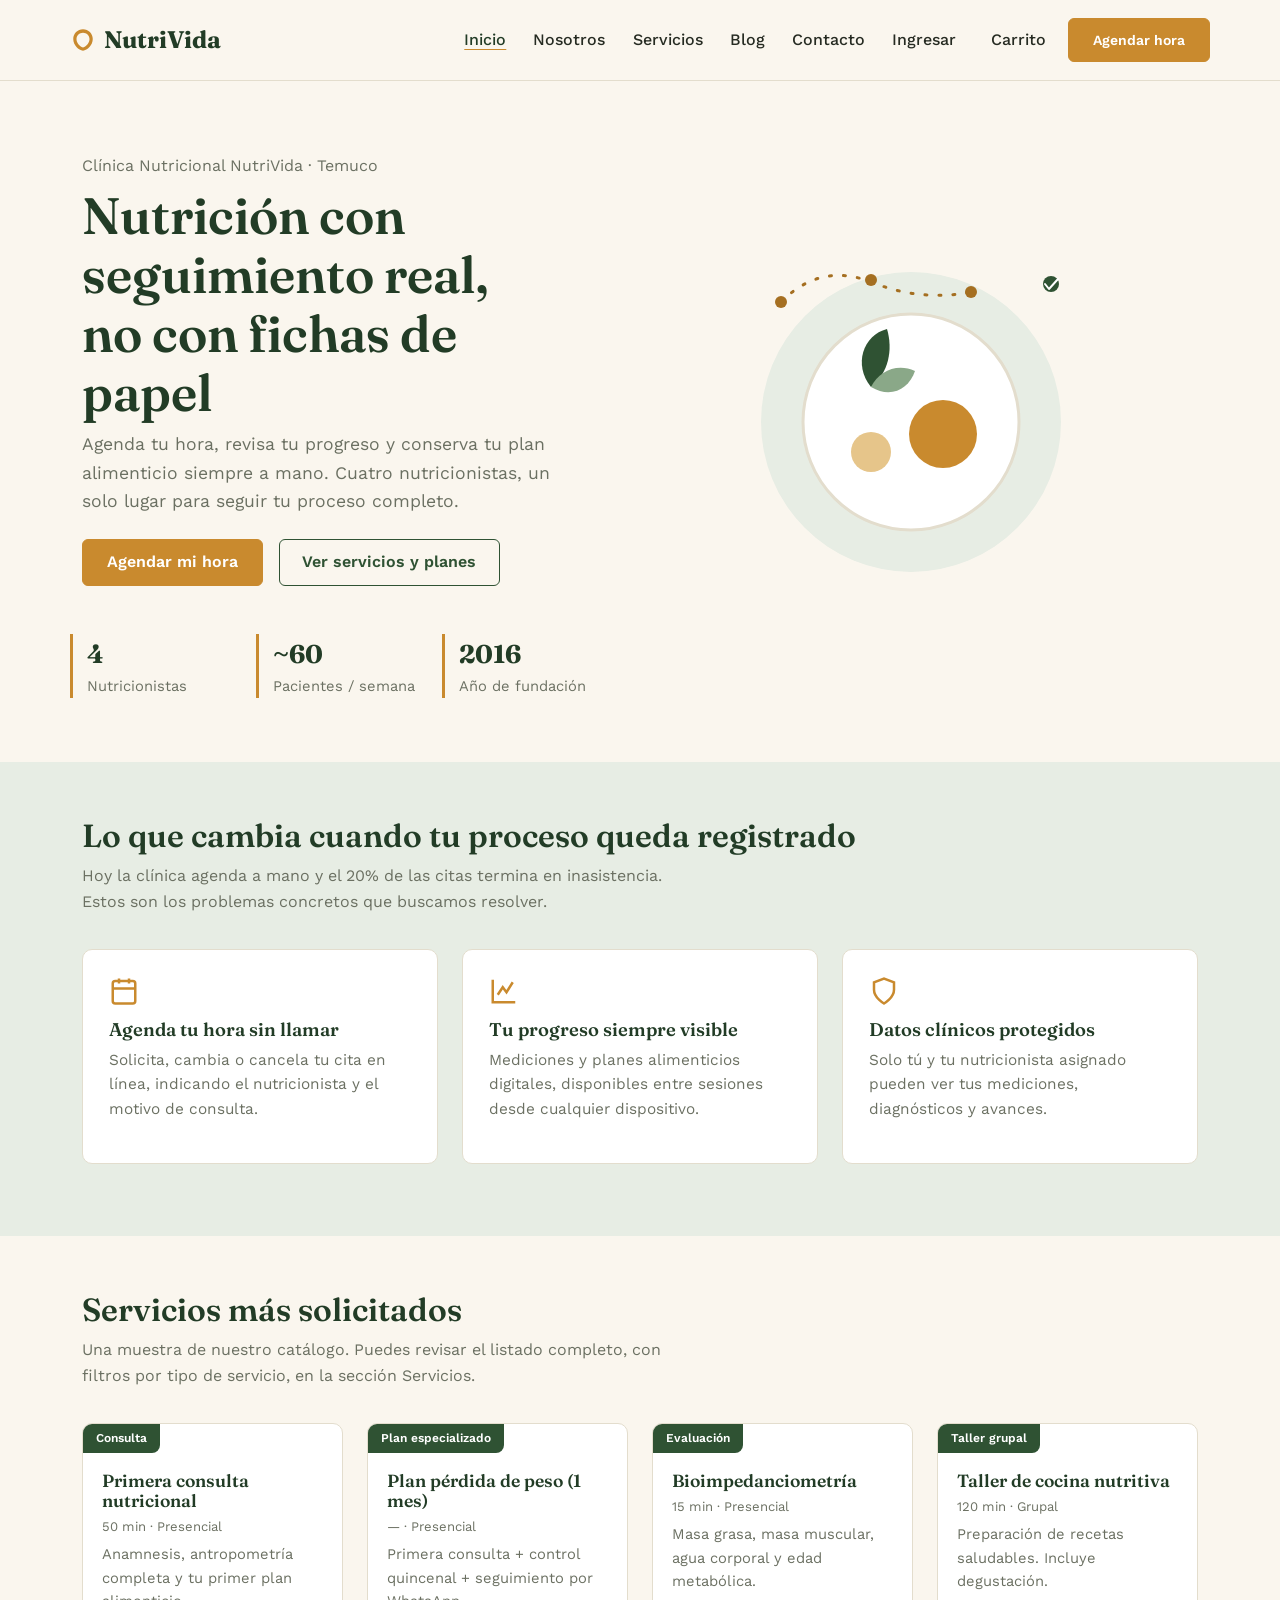
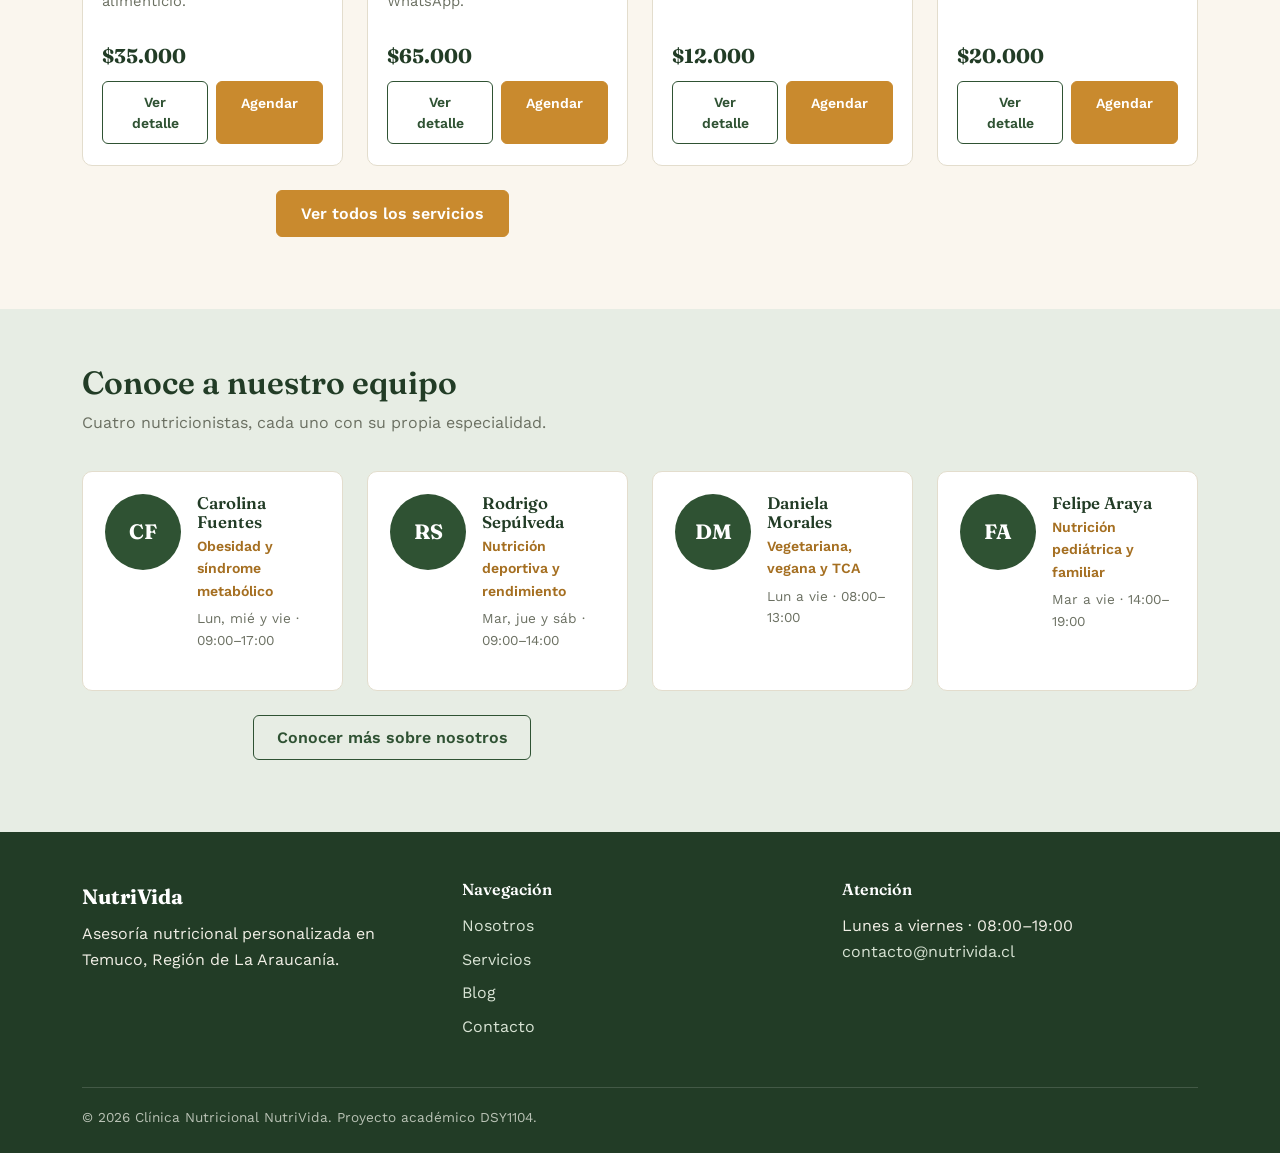
==== index.html @ f0442753 "Primer commit" ====
<!DOCTYPE html>
<html lang="es">
<head>
  <meta charset="UTF-8">
  <meta name="viewport" content="width=device-width, initial-scale=1.0">
  <title>NutriVida — Nutrición con seguimiento real</title>
  <meta name="description" content="Clínica Nutricional NutriVida en Temuco: consultas, planes personalizados y talleres con seguimiento digital.">
  <link href="https://cdn.jsdelivr.net/npm/bootstrap@5.3.8/dist/css/bootstrap.min.css" rel="stylesheet" integrity="sha384-sRIl4kxILFvY47J16cr9ZwB07vP4J8+LH7qKQnuqkuIAvNWLzeN8tE5YBujZqJLB" crossorigin="anonymous">
  <link rel="stylesheet" href="css/estilos.css">
</head>
<body>

  <!-- ===================== ENCABEZADO ===================== -->
  <header class="encabezado-nv">
    <nav class="navbar navbar-expand-lg container py-3">
      <a class="navbar-brand marca-nv" href="index.html">
        <svg class="hoja-icono" width="26" height="26" viewBox="0 0 24 24" fill="currentColor" aria-hidden="true"><path d="M12 2C7 2 3 6 3 11c0 6 5 10 9 11 4-1 9-5 9-11 0-5-4-9-9-9zm0 3.2c3.3 0 6 2.6 6 5.8 0 3.6-2.7 6.6-6 8-3.3-1.4-6-4.4-6-8 0-3.2 2.7-5.8 6-5.8z"/></svg>
        NutriVida
      </a>
      <button class="navbar-toggler" type="button" data-bs-toggle="collapse" data-bs-target="#navegacionPrincipal" aria-controls="navegacionPrincipal" aria-expanded="false" aria-label="Abrir menú de navegación">
        <span class="navbar-toggler-icon"></span>
      </button>
      <div class="collapse navbar-collapse" id="navegacionPrincipal">
        <ul class="navbar-nav ms-auto mb-2 mb-lg-0 align-items-lg-center">
          <li class="nav-item"><a class="nav-link active" aria-current="page" href="index.html">Inicio</a></li>
          <li class="nav-item"><a class="nav-link" href="nosotros.html">Nosotros</a></li>
          <li class="nav-item"><a class="nav-link" href="productos.html">Servicios</a></li>
          <li class="nav-item"><a class="nav-link" href="blog.html">Blog</a></li>
          <li class="nav-item"><a class="nav-link" href="contacto.html">Contacto</a></li>
          <li class="nav-item"><a class="nav-link" href="login.html">Ingresar</a></li>
          <li class="nav-item ms-lg-2 mt-2 mt-lg-0"><a href="carrito.html" class="nav-link enlace-carrito">Carrito <span data-contador-carrito class="badge contador-carrito d-none">0</span></a></li>
          <li class="nav-item ms-lg-2 mt-2 mt-lg-0">
            <a href="agendar.html" class="btn btn-nv-primario btn-sm">Agendar hora</a>
          </li>
        </ul>
      </div>
    </nav>
  </header>

  <main>
    <!-- ===================== HERO ===================== -->
    <section class="hero-nv">
      <div class="container">
        <div class="row align-items-center g-5">
          <article class="col-lg-6">
            <p class="eyebrow-libre mb-2">Clínica Nutricional NutriVida · Temuco</p>
            <h1>Nutrición con seguimiento real, no con fichas de papel</h1>
            <p class="subcopia">Agenda tu hora, revisa tu progreso y conserva tu plan alimenticio siempre a mano. Cuatro nutricionistas, un solo lugar para seguir tu proceso completo.</p>
            <p class="d-flex flex-wrap gap-3 mt-4">
              <a href="agendar.html" class="btn btn-nv-primario">Agendar mi hora</a>
              <a href="productos.html" class="btn btn-nv-secundario">Ver servicios y planes</a>
            </p>
            <dl class="row mt-5 gx-4 mb-0">
              <div class="col-4 estadistica-hero">
                <dt class="numero">4</dt>
                <dd class="etiqueta mb-0">Nutricionistas</dd>
              </div>
              <div class="col-4 estadistica-hero">
                <dt class="numero">~60</dt>
                <dd class="etiqueta mb-0">Pacientes / semana</dd>
              </div>
              <div class="col-4 estadistica-hero">
                <dt class="numero">2016</dt>
                <dd class="etiqueta mb-0">Año de fundación</dd>
              </div>
            </dl>
          </article>
          <figure class="col-lg-6 text-center m-0">
            <svg class="hero-ilustracion" viewBox="0 0 420 380" role="img" aria-label="Ilustración de un plato con alimentos y una línea de seguimiento de progreso">
              <circle cx="190" cy="210" r="150" fill="var(--verde-salvia-suave)"/>
              <circle cx="190" cy="210" r="108" fill="#ffffff" stroke="var(--borde-suave)" stroke-width="3"/>
              <path d="M150 175c-18-22-8-52 16-58 6 20 2 44-16 58z" fill="var(--verde-bosque)"/>
              <path d="M150 175c8-16 26-24 44-16-6 18-24 28-44 16z" fill="var(--verde-salvia)"/>
              <circle cx="222" cy="222" r="34" fill="var(--ocre)"/>
              <circle cx="150" cy="240" r="20" fill="#e6c58a"/>
              <g stroke="var(--ocre-oscuro)" stroke-width="3" fill="none" stroke-linecap="round">
                <path d="M60 90 q40 -40 90 -20 t100 10" stroke-dasharray="2 12"/>
              </g>
              <circle cx="60" cy="90" r="6" fill="var(--ocre-oscuro)"/>
              <circle cx="150" cy="68" r="6" fill="var(--ocre-oscuro)"/>
              <circle cx="250" cy="80" r="6" fill="var(--ocre-oscuro)"/>
              <circle cx="330" cy="72" r="8" fill="var(--verde-bosque)"/>
              <path d="M324 72l4 5 9-10" stroke="#fff" stroke-width="2" fill="none" stroke-linecap="round" stroke-linejoin="round"/>
            </svg>
          </figure>
        </div>
      </div>
    </section>

    <!-- ===================== POR QUÉ NUTRIVIDA ===================== -->
    <section class="seccion seccion-alterna">
      <div class="container">
        <h2 class="titulo-seccion">Lo que cambia cuando tu proceso queda registrado</h2>
        <p class="intro-seccion">Hoy la clínica agenda a mano y el 20% de las citas termina en inasistencia. Estos son los problemas concretos que buscamos resolver.</p>
        <ul class="row g-4 list-unstyled">
          <li class="col-md-4">
            <article class="tarjeta-beneficio">
              <svg class="icono-beneficio" width="30" height="30" viewBox="0 0 24 24" fill="none" stroke="currentColor" stroke-width="2" aria-hidden="true"><rect x="3" y="4" width="18" height="18" rx="2"/><path d="M16 2v4M8 2v4M3 10h18"/></svg>
              <h3>Agenda tu hora sin llamar</h3>
              <p>Solicita, cambia o cancela tu cita en línea, indicando el nutricionista y el motivo de consulta.</p>
            </article>
          </li>
          <li class="col-md-4">
            <article class="tarjeta-beneficio">
              <svg class="icono-beneficio" width="30" height="30" viewBox="0 0 24 24" fill="none" stroke="currentColor" stroke-width="2" aria-hidden="true"><path d="M3 3v18h18"/><path d="M7 15l4-6 3 4 5-8"/></svg>
              <h3>Tu progreso siempre visible</h3>
              <p>Mediciones y planes alimenticios digitales, disponibles entre sesiones desde cualquier dispositivo.</p>
            </article>
          </li>
          <li class="col-md-4">
            <article class="tarjeta-beneficio">
              <svg class="icono-beneficio" width="30" height="30" viewBox="0 0 24 24" fill="none" stroke="currentColor" stroke-width="2" aria-hidden="true"><path d="M12 22s8-4.5 8-11V5l-8-3-8 3v6c0 6.5 8 11 8 11z"/></svg>
              <h3>Datos clínicos protegidos</h3>
              <p>Solo tú y tu nutricionista asignado pueden ver tus mediciones, diagnósticos y avances.</p>
            </article>
          </li>
        </ul>
      </div>
    </section>

    <!-- ===================== SERVICIOS DESTACADOS ===================== -->
    <section class="seccion">
      <div class="container">
        <h2 class="titulo-seccion">Servicios más solicitados</h2>
        <p class="intro-seccion">Una muestra de nuestro catálogo. Puedes revisar el listado completo, con filtros por tipo de servicio, en la sección Servicios.</p>
        <ul class="row g-4 list-unstyled">
          <li class="col-sm-6 col-lg-3">
            <article class="tarjeta-servicio">
              <span class="franja-tipo">Consulta</span>
              <div class="cuerpo-servicio">
                <h3>Primera consulta nutricional</h3>
                <p class="meta-servicio">50 min · Presencial</p>
                <p class="descripcion-servicio">Anamnesis, antropometría completa y tu primer plan alimenticio.</p>
                <p class="precio-servicio">$35.000</p>
                <div class="d-flex gap-2 mt-auto"><a href="producto-detalle.html?codigo=CN001" class="btn btn-nv-secundario btn-sm flex-grow-1">Ver detalle</a><a href="agendar.html?codigo=CN001" class="btn btn-nv-primario btn-sm flex-grow-1">Agendar</a></div>
              </div>
            </article>
          </li>
          <li class="col-sm-6 col-lg-3">
            <article class="tarjeta-servicio">
              <span class="franja-tipo">Plan especializado</span>
              <div class="cuerpo-servicio">
                <h3>Plan pérdida de peso (1 mes)</h3>
                <p class="meta-servicio">— · Presencial</p>
                <p class="descripcion-servicio">Primera consulta + control quincenal + seguimiento por WhatsApp.</p>
                <p class="precio-servicio">$65.000</p>
                <div class="d-flex gap-2 mt-auto"><a href="producto-detalle.html?codigo=PL001" class="btn btn-nv-secundario btn-sm flex-grow-1">Ver detalle</a><a href="agendar.html?codigo=PL001" class="btn btn-nv-primario btn-sm flex-grow-1">Agendar</a></div>
              </div>
            </article>
          </li>
          <li class="col-sm-6 col-lg-3">
            <article class="tarjeta-servicio">
              <span class="franja-tipo">Evaluación</span>
              <div class="cuerpo-servicio">
                <h3>Bioimpedanciometría</h3>
                <p class="meta-servicio">15 min · Presencial</p>
                <p class="descripcion-servicio">Masa grasa, masa muscular, agua corporal y edad metabólica.</p>
                <p class="precio-servicio">$12.000</p>
                <div class="d-flex gap-2 mt-auto"><a href="producto-detalle.html?codigo=EV002" class="btn btn-nv-secundario btn-sm flex-grow-1">Ver detalle</a><a href="agendar.html?codigo=EV002" class="btn btn-nv-primario btn-sm flex-grow-1">Agendar</a></div>
              </div>
            </article>
          </li>
          <li class="col-sm-6 col-lg-3">
            <article class="tarjeta-servicio">
              <span class="franja-tipo">Taller grupal</span>
              <div class="cuerpo-servicio">
                <h3>Taller de cocina nutritiva</h3>
                <p class="meta-servicio">120 min · Grupal</p>
                <p class="descripcion-servicio">Preparación de recetas saludables. Incluye degustación.</p>
                <p class="precio-servicio">$20.000</p>
                <div class="d-flex gap-2 mt-auto"><a href="producto-detalle.html?codigo=TG002" class="btn btn-nv-secundario btn-sm flex-grow-1">Ver detalle</a><a href="agendar.html?codigo=TG002" class="btn btn-nv-primario btn-sm flex-grow-1">Agendar</a></div>
              </div>
            </article>
          </li>
        </ul>
        <p class="text-center mt-4">
          <a href="productos.html" class="btn btn-nv-primario">Ver todos los servicios</a>
        </p>
      </div>
    </section>

    <!-- ===================== EQUIPO ===================== -->
    <section class="seccion seccion-alterna">
      <div class="container">
        <h2 class="titulo-seccion">Conoce a nuestro equipo</h2>
        <p class="intro-seccion">Cuatro nutricionistas, cada uno con su propia especialidad.</p>
        <ul class="row g-4 list-unstyled">
          <li class="col-sm-6 col-lg-3">
            <article class="tarjeta-nutricionista">
              <div class="avatar-iniciales">CF</div>
              <div>
                <h3>Carolina Fuentes</h3>
                <p class="especialidad">Obesidad y síndrome metabólico</p>
                <p class="horario">Lun, mié y vie · 09:00–17:00</p>
              </div>
            </article>
          </li>
          <li class="col-sm-6 col-lg-3">
            <article class="tarjeta-nutricionista">
              <div class="avatar-iniciales">RS</div>
              <div>
                <h3>Rodrigo Sepúlveda</h3>
                <p class="especialidad">Nutrición deportiva y rendimiento</p>
                <p class="horario">Mar, jue y sáb · 09:00–14:00</p>
              </div>
            </article>
          </li>
          <li class="col-sm-6 col-lg-3">
            <article class="tarjeta-nutricionista">
              <div class="avatar-iniciales">DM</div>
              <div>
                <h3>Daniela Morales</h3>
                <p class="especialidad">Vegetariana, vegana y TCA</p>
                <p class="horario">Lun a vie · 08:00–13:00</p>
              </div>
            </article>
          </li>
          <li class="col-sm-6 col-lg-3">
            <article class="tarjeta-nutricionista">
              <div class="avatar-iniciales">FA</div>
              <div>
                <h3>Felipe Araya</h3>
                <p class="especialidad">Nutrición pediátrica y familiar</p>
                <p class="horario">Mar a vie · 14:00–19:00</p>
              </div>
            </article>
          </li>
        </ul>
        <p class="text-center mt-4">
          <a href="nosotros.html" class="btn btn-nv-secundario">Conocer más sobre nosotros</a>
        </p>
      </div>
    </section>
  </main>

  <!-- ===================== PIE DE PÁGINA ===================== -->
  <footer class="pie-nv">
    <div class="container">
      <div class="row g-4">
        <div class="col-md-4">
          <p class="marca-pie mb-2">NutriVida</p>
          <p>Asesoría nutricional personalizada en Temuco, Región de La Araucanía.</p>
        </div>
        <nav class="col-md-4" aria-label="Enlaces del pie de página">
          <h4>Navegación</h4>
          <ul class="list-unstyled d-flex flex-column gap-2">
            <li><a href="nosotros.html">Nosotros</a></li>
            <li><a href="productos.html">Servicios</a></li>
            <li><a href="blog.html">Blog</a></li>
            <li><a href="contacto.html">Contacto</a></li>
          </ul>
        </nav>
        <div class="col-md-4">
          <h4>Atención</h4>
          <address class="mb-0">
            Lunes a viernes · 08:00–19:00<br>
            <a href="mailto:contacto@nutrivida.cl">contacto@nutrivida.cl</a>
          </address>
        </div>
      </div>
      <div class="linea-pie">© 2026 Clínica Nutricional NutriVida. Proyecto académico DSY1104.</div>
    </div>
  </footer>

  <script src="https://cdn.jsdelivr.net/npm/bootstrap@5.3.8/dist/js/bootstrap.bundle.min.js" integrity="sha384-FKyoEForCGlyvwx9Hj09JcYn3nv7wiPVlz7YYwJrWVcXK/BmnVDxM+D2scQbITxI" crossorigin="anonymous"></script>
  <script src="js/almacenamiento.js"></script>
</body>
</html>
---- css/estilos.css ----
/* =====================================================
   CLÍNICA NUTRICIONAL NUTRIVIDA
   Hoja de estilos personalizada
   ===================================================== */

@import url('https://fonts.googleapis.com/css2?family=Fraunces:opsz,wght@9..144,400;9..144,600;9..144,700&family=Work+Sans:wght@400;500;600;700&display=swap');

:root {
  --verde-bosque: #2f5233;
  --verde-bosque-oscuro: #223c26;
  --verde-salvia: #8aa888;
  --verde-salvia-suave: #e7ede4;
  --ocre: #c98a2e;
  --ocre-oscuro: #a56f21;
  --crema: #faf6ee;
  --crema-tarjeta: #ffffff;
  --carbon: #262b22;
  --gris-calido: #6b7062;
  --borde-suave: #e3ddcd;

  --fuente-display: "Fraunces", "Georgia", serif;
  --fuente-texto: "Work Sans", "Segoe UI", sans-serif;
}

* { box-sizing: border-box; }

html { scroll-behavior: smooth; }

body {
  font-family: var(--fuente-texto);
  color: var(--carbon);
  background-color: var(--crema);
  line-height: 1.6;
}

main { min-height: 60vh; }

h1, h2, h3, h4 {
  font-family: var(--fuente-display);
  color: var(--verde-bosque-oscuro);
  font-weight: 600;
  line-height: 1.15;
}

a { color: var(--verde-bosque); }
a:hover { color: var(--ocre-oscuro); }

p { max-width: 62ch; }

.contenedor-angosto { max-width: 720px; }

/* ---------- Botones ---------- */
.btn-nv-primario {
  background-color: var(--ocre);
  border-color: var(--ocre);
  color: #fff;
  font-weight: 600;
  padding: 0.65rem 1.5rem;
  border-radius: 6px;
}
.btn-nv-primario:hover,
.btn-nv-primario:focus {
  background-color: var(--ocre-oscuro);
  border-color: var(--ocre-oscuro);
  color: #fff;
}
.btn-nv-secundario {
  background-color: transparent;
  border: 1.5px solid var(--verde-bosque);
  color: var(--verde-bosque);
  font-weight: 600;
  padding: 0.6rem 1.4rem;
  border-radius: 6px;
}
.btn-nv-secundario:hover {
  background-color: var(--verde-bosque);
  color: #fff;
}

/* ---------- Encabezado / navegación ---------- */
.encabezado-nv {
  background-color: var(--crema);
  border-bottom: 1px solid var(--borde-suave);
}
.marca-nv {
  font-family: var(--fuente-display);
  font-weight: 700;
  font-size: 1.5rem;
  color: var(--verde-bosque-oscuro) !important;
  display: flex;
  align-items: center;
  gap: 0.5rem;
}
.marca-nv .hoja-icono { color: var(--ocre); }

.navbar-nav .nav-link {
  color: var(--carbon);
  font-weight: 500;
  margin: 0 0.35rem;
}
.navbar-nav .nav-link.active,
.navbar-nav .nav-link:hover {
  color: var(--verde-bosque-oscuro);
  text-decoration: underline;
  text-underline-offset: 4px;
  text-decoration-color: var(--ocre);
}

/* ---------- Hero ---------- */
.hero-nv {
  padding: 4.5rem 0 4rem;
}
.hero-nv .eyebrow-libre { color: var(--gris-calido); }
.hero-nv h1 {
  font-size: clamp(2.1rem, 4vw, 3.2rem);
  max-width: 14ch;
}
.hero-nv .subcopia {
  font-size: 1.1rem;
  color: var(--gris-calido);
  max-width: 46ch;
}
.hero-ilustracion { width: 100%; max-width: 420px; }

.estadistica-hero {
  border-left: 3px solid var(--ocre);
  padding-left: 0.9rem;
}
.estadistica-hero .numero {
  font-family: var(--fuente-display);
  font-size: 1.6rem;
  color: var(--verde-bosque-oscuro);
  font-weight: 700;
  display: block;
}
.estadistica-hero .etiqueta {
  color: var(--gris-calido);
  font-size: 0.92rem;
  margin: 0;
}

/* ---------- Secciones generales ---------- */
.seccion { padding: 3.5rem 0; }
.seccion-alterna { background-color: var(--verde-salvia-suave); }
.titulo-seccion { margin-bottom: 0.5rem; }
.intro-seccion {
  color: var(--gris-calido);
  max-width: 60ch;
  margin-bottom: 2.2rem;
}

/* ---------- Tarjetas de característica ---------- */
.tarjeta-beneficio {
  background-color: var(--crema-tarjeta);
  border: 1px solid var(--borde-suave);
  border-radius: 10px;
  padding: 1.6rem;
  height: 100%;
}
.tarjeta-beneficio .icono-beneficio {
  color: var(--ocre);
  margin-bottom: 0.8rem;
}
.tarjeta-beneficio h3 { font-size: 1.15rem; }
.tarjeta-beneficio p { color: var(--gris-calido); font-size: 0.96rem; }

/* ---------- Tarjetas de servicio / producto ---------- */
.tarjeta-servicio {
  background-color: var(--crema-tarjeta);
  border: 1px solid var(--borde-suave);
  border-radius: 10px;
  overflow: hidden;
  height: 100%;
  display: flex;
  flex-direction: column;
}
.tarjeta-servicio .franja-tipo {
  background-color: var(--verde-bosque);
  color: #fff;
  font-size: 0.75rem;
  font-weight: 600;
  padding: 0.3rem 0.8rem;
  align-self: flex-start;
  border-bottom-right-radius: 8px;
}
.tarjeta-servicio .cuerpo-servicio {
  padding: 1.1rem 1.2rem 1.3rem;
  display: flex;
  flex-direction: column;
  flex-grow: 1;
}
.tarjeta-servicio h3 {
  font-size: 1.1rem;
  margin-bottom: 0.3rem;
}
.tarjeta-servicio .descripcion-servicio {
  color: var(--gris-calido);
  font-size: 0.92rem;
  flex-grow: 1;
}
.tarjeta-servicio .precio-servicio {
  font-family: var(--fuente-display);
  color: var(--verde-bosque-oscuro);
  font-weight: 700;
  font-size: 1.25rem;
  margin: 0.6rem 0;
}
.tarjeta-servicio .meta-servicio {
  font-size: 0.82rem;
  color: var(--gris-calido);
  margin-bottom: 0.4rem;
}

.filtro-categoria {
  border: 1.5px solid var(--verde-bosque);
  color: var(--verde-bosque-oscuro);
  background: transparent;
  border-radius: 999px;
  padding: 0.35rem 1.1rem;
  font-size: 0.9rem;
  font-weight: 600;
}
.filtro-categoria.activo,
.filtro-categoria:hover {
  background-color: var(--verde-bosque);
  color: #fff;
}

/* ---------- Avatares de equipo (sin fotos externas) ---------- */
.avatar-iniciales {
  width: 76px;
  height: 76px;
  border-radius: 50%;
  background-color: var(--verde-bosque);
  color: #fff;
  font-family: var(--fuente-display);
  font-weight: 700;
  font-size: 1.3rem;
  display: flex;
  align-items: center;
  justify-content: center;
  flex-shrink: 0;
}
.tarjeta-nutricionista {
  background-color: var(--crema-tarjeta);
  border: 1px solid var(--borde-suave);
  border-radius: 10px;
  padding: 1.4rem;
  display: flex;
  gap: 1rem;
  align-items: flex-start;
  height: 100%;
}
.tarjeta-nutricionista h3 { font-size: 1.05rem; margin-bottom: 0.15rem;}
.tarjeta-nutricionista .especialidad {
  color: var(--ocre-oscuro);
  font-size: 0.88rem;
  font-weight: 600;
  margin-bottom: 0.35rem;
}
.tarjeta-nutricionista .horario {
  color: var(--gris-calido);
  font-size: 0.85rem;
}

/* ---------- Blog ---------- */
.tarjeta-blog {
  background-color: var(--crema-tarjeta);
  border: 1px solid var(--borde-suave);
  border-radius: 10px;
  overflow: hidden;
  height: 100%;
  display: flex;
  flex-direction: column;
}
.portada-blog {
  height: 160px;
  margin: 0;
  display: flex;
  align-items: center;
  justify-content: center;
  color: #fff;
}
.tarjeta-blog .cuerpo-blog { padding: 1.2rem; }
.tarjeta-blog h3 { font-size: 1.1rem; }
.tarjeta-blog p { color: var(--gris-calido); font-size: 0.94rem; }

article.entrada-blog p { max-width: 68ch; }
article.entrada-blog h2 { margin-top: 2rem; font-size: 1.4rem; }

/* ---------- Formularios ---------- */
.tarjeta-formulario {
  background-color: var(--crema-tarjeta);
  border: 1px solid var(--borde-suave);
  border-radius: 12px;
  padding: 2rem;
}
.form-label { font-weight: 600; color: var(--carbon); }
.form-control:focus, .form-select:focus {
  border-color: var(--verde-salvia);
  box-shadow: 0 0 0 0.2rem rgba(47, 82, 51, 0.15);
}
.texto-ayuda { font-size: 0.85rem; color: var(--gris-calido); }
.contador-caracteres {
  font-size: 0.8rem;
  color: var(--gris-calido);
  text-align: right;
  display: block;
  margin-top: 0.2rem;
}
.mensaje-resultado-formulario { border-radius: 8px; }

/* ---------- Footer ---------- */
.pie-nv {
  background-color: var(--verde-bosque-oscuro);
  color: #f1efe6;
  padding: 3rem 0 1.5rem;
}
.pie-nv h4 {
  color: #fff;
  font-size: 1rem;
  margin-bottom: 0.9rem;
}
.pie-nv a { color: #d8e3d4; text-decoration: none; }
.pie-nv a:hover { color: var(--ocre); text-decoration: underline; }
.pie-nv .marca-pie {
  font-family: var(--fuente-display);
  font-size: 1.3rem;
  color: #fff;
  font-weight: 700;
}
.linea-pie {
  border-top: 1px solid rgba(255,255,255,0.15);
  margin-top: 2rem;
  padding-top: 1.2rem;
  font-size: 0.85rem;
  color: #b9c2b5;
}

/* Tablet: ajustamos tamaños intermedios antes de llegar al layout de escritorio */
@media (max-width: 991px) {
  .hero-nv h1 { font-size: clamp(1.9rem, 5vw, 2.6rem); }
  .hero-ilustracion { max-width: 320px; }
  .seccion { padding: 3rem 0; }
}

/* Móvil: layout de una sola columna y espaciados más compactos */
@media (max-width: 767px) {
  .hero-nv { padding: 3rem 0 2.5rem; text-align: left; }
  .seccion { padding: 2.5rem 0; }
  .tarjeta-formulario { padding: 1.4rem; }
  .marca-nv { font-size: 1.25rem; }
}

/* Móvil pequeño: reducir aún más el tamaño de titulares largos */
@media (max-width: 420px) {
  .hero-nv h1 { font-size: 1.8rem; }
  .titulo-seccion { font-size: 1.5rem; }
}

/* ---------- Carrito ---------- */
.enlace-carrito { white-space: nowrap; }
.contador-carrito {
  background-color: var(--ocre);
  color: #fff;
  vertical-align: text-top;
  font-size: 0.7rem;
}
.enlace-agenda-servicio {
  display: inline-block;
  margin-top: 0.7rem;
  font-size: 0.85rem;
  text-align: center;
  text-decoration: none;
}
.lista-carrito { display: flex; flex-direction: column; gap: 1rem; }
.item-carrito {
  background-color: var(--crema-tarjeta);
  border: 1px solid var(--borde-suave);
  border-radius: 10px;
  padding: 1.2rem;
  display: flex;
  justify-content: space-between;
  align-items: center;
  gap: 1rem;
}
.item-carrito-info { min-width: 0; }
.item-carrito-info h2 { overflow-wrap: anywhere; }
.item-carrito-controles {
  display: flex;
  align-items: center;
  gap: 0.75rem;
  flex-shrink: 0;
}
.cantidad-carrito { width: 76px; }
.precio-carrito { color: var(--verde-bosque-oscuro); min-width: 92px; text-align: right; }
.total-carrito { font-family: var(--fuente-display); font-size: 1.25rem; color: var(--verde-bosque-oscuro); }

/* ---------- Administración ---------- */
.fondo-admin { background-color: var(--crema); }
.encabezado-admin {
  background-color: var(--verde-bosque-oscuro);
  color: #fff;
}
.encabezado-admin .marca-nv { color: #fff !important; }
.encabezado-admin .hoja-icono { color: var(--ocre); }
.etiqueta-admin {
  font-family: var(--fuente-texto);
  font-size: 0.72rem;
  font-weight: 500;
  color: #d8e3d4;
  border-left: 1px solid rgba(255,255,255,0.35);
  padding-left: 0.6rem;
}
.texto-sesion { color: #d8e3d4; font-size: 0.9rem; }
.menu-admin {
  background: var(--crema-tarjeta);
  border: 1px solid var(--borde-suave);
  border-radius: 10px;
  padding: 1rem;
  position: sticky;
  top: 1rem;
}
.menu-admin-titulo {
  color: var(--gris-calido);
  font-size: 0.78rem;
  font-weight: 700;
  letter-spacing: 0.04em;
  text-transform: uppercase;
  margin: 0 0 0.6rem;
}
.menu-admin a {
  display: block;
  border-radius: 6px;
  color: var(--carbon);
  padding: 0.65rem 0.75rem;
  text-decoration: none;
}
.menu-admin a:hover, .menu-admin a.activo {
  background-color: var(--verde-salvia-suave);
  color: var(--verde-bosque-oscuro);
  font-weight: 600;
}
.tarjeta-admin-metrica {
  background-color: var(--crema-tarjeta);
  border: 1px solid var(--borde-suave);
  border-radius: 10px;
  padding: 1.4rem;
  height: 100%;
}
.metrica-label { display: block; color: var(--gris-calido); font-size: 0.9rem; }
.tarjeta-admin-metrica strong {
  display: block;
  color: var(--verde-bosque-oscuro);
  font-family: var(--fuente-display);
  font-size: 2.4rem;
  line-height: 1.2;
  margin: 0.4rem 0 0.7rem;
}
.tarjeta-admin-metrica a { text-decoration: none; font-weight: 600; }
.tabla-responsive { overflow-x: auto; background: var(--crema-tarjeta); border: 1px solid var(--borde-suave); border-radius: 10px; }
.tabla-admin { min-width: 760px; margin-bottom: 0; }
.tabla-admin thead th { background-color: var(--verde-bosque); color: #fff; white-space: nowrap; }
.tabla-admin tbody tr:last-child td { border-bottom: 0; }

@media (max-width: 767px) {
  .item-carrito { align-items: flex-start; flex-direction: column; }
  .item-carrito-controles { width: 100%; justify-content: space-between; flex-wrap: wrap; }
  .texto-sesion { display: none; }
  .encabezado-admin .container { align-items: flex-start !important; }
  .menu-admin { position: static; }
}

.imagen-servicio {
  width: 100%;
  height: 130px;
  object-fit: cover;
  display: block;
  background-color: var(--verde-salvia-suave);
}
.imagen-detalle {
  max-height: 220px;
  border-radius: 10px;
  margin-top: 1rem;
}
.stock-critico {
  color: #a33a28 !important;
  font-weight: 700;
  white-space: nowrap;
}
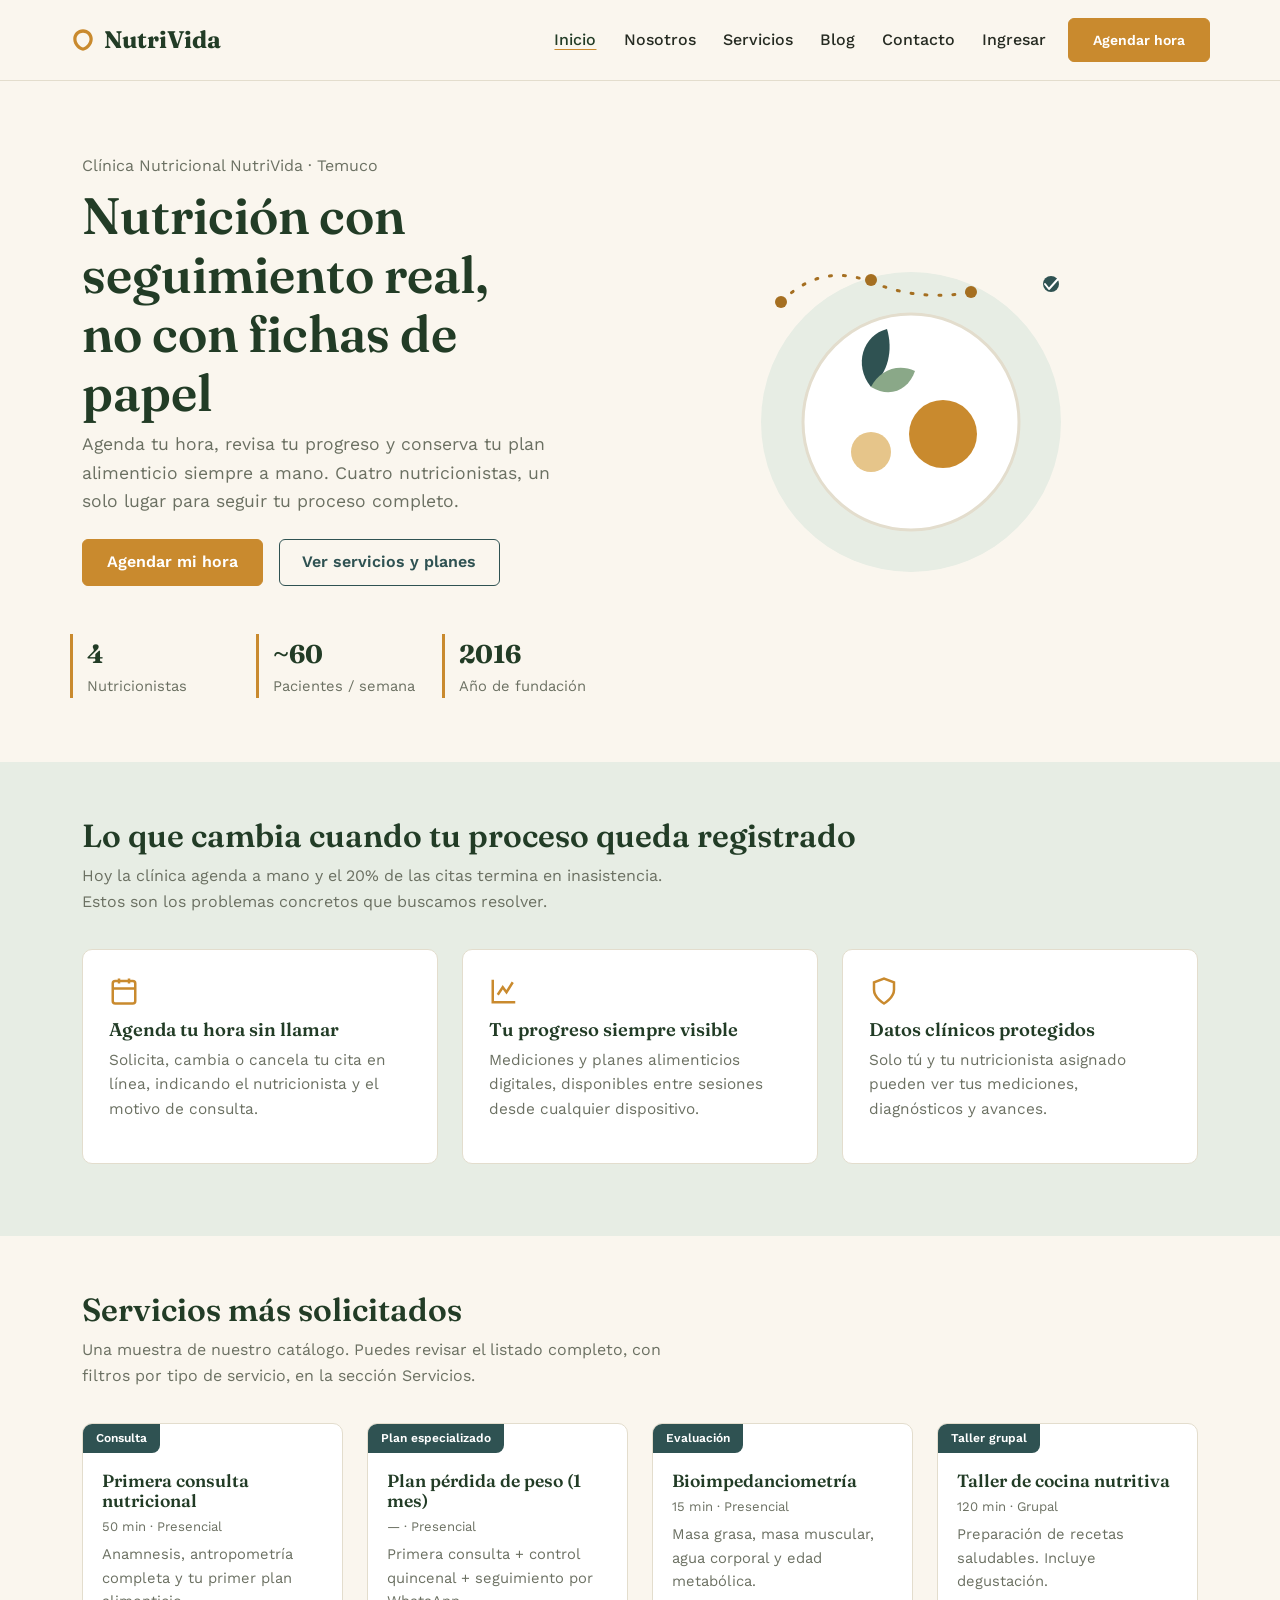
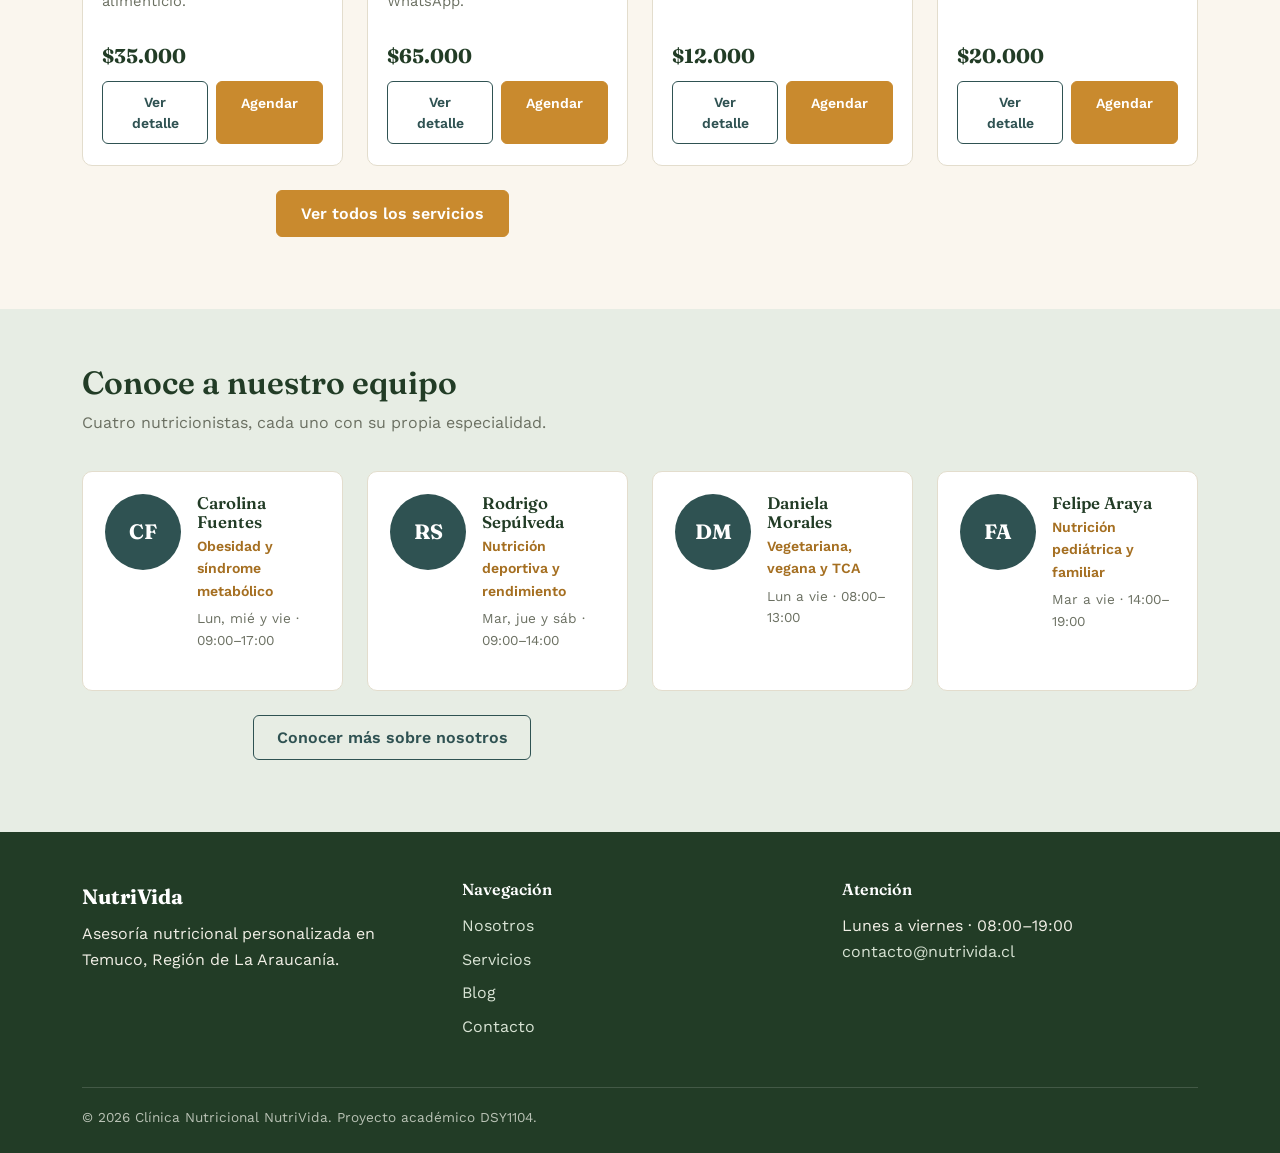
==== commit 147d5b34: "actualizacion login y separacion por archivos css" ====
--- a/index.html
+++ b/index.html
@@ -6,7 +6,8 @@
   <title>NutriVida — Nutrición con seguimiento real</title>
   <meta name="description" content="Clínica Nutricional NutriVida en Temuco: consultas, planes personalizados y talleres con seguimiento digital.">
   <link href="https://cdn.jsdelivr.net/npm/bootstrap@5.3.8/dist/css/bootstrap.min.css" rel="stylesheet" integrity="sha384-sRIl4kxILFvY47J16cr9ZwB07vP4J8+LH7qKQnuqkuIAvNWLzeN8tE5YBujZqJLB" crossorigin="anonymous">
-  <link rel="stylesheet" href="css/estilos.css">
+    <link rel="stylesheet" href="css/global.css">
+  <link rel="stylesheet" href="css/inicio.css">
 </head>
 <body>
 
@@ -28,7 +29,6 @@
           <li class="nav-item"><a class="nav-link" href="blog.html">Blog</a></li>
           <li class="nav-item"><a class="nav-link" href="contacto.html">Contacto</a></li>
           <li class="nav-item"><a class="nav-link" href="login.html">Ingresar</a></li>
-          <li class="nav-item ms-lg-2 mt-2 mt-lg-0"><a href="carrito.html" class="nav-link enlace-carrito">Carrito <span data-contador-carrito class="badge contador-carrito d-none">0</span></a></li>
           <li class="nav-item ms-lg-2 mt-2 mt-lg-0">
             <a href="agendar.html" class="btn btn-nv-primario btn-sm">Agendar hora</a>
           </li>
@@ -263,6 +263,5 @@
   </footer>
 
   <script src="https://cdn.jsdelivr.net/npm/bootstrap@5.3.8/dist/js/bootstrap.bundle.min.js" integrity="sha384-FKyoEForCGlyvwx9Hj09JcYn3nv7wiPVlz7YYwJrWVcXK/BmnVDxM+D2scQbITxI" crossorigin="anonymous"></script>
-  <script src="js/almacenamiento.js"></script>
 </body>
 </html>
--- a/css/global.css
+++ b/css/global.css
@@ -0,0 +1,170 @@
+/* =====================================================
+   CLÍNICA NUTRICIONAL NUTRIVIDA
+   Estilos globales compartidos por todo el proyecto
+   ===================================================== */
+
+@import url('https://fonts.googleapis.com/css2?family=Fraunces:opsz,wght@9..144,400;9..144,600;9..144,700&family=Work+Sans:wght@400;500;600;700&display=swap');
+
+:root {
+  --verde-bosque: #2f5252;
+  --verde-bosque-oscuro: #223c26;
+  --verde-salvia: #8aa888;
+  --verde-salvia-suave: #e7ede4;
+  --ocre: #c98a2e;
+  --ocre-oscuro: #a56f21;
+  --crema: #faf6ee;
+  --crema-tarjeta: #ffffff;
+  --carbon: #262b22;
+  --gris-calido: #6b7062;
+  --borde-suave: #e3ddcd;
+  --fuente-display: "Fraunces", "Georgia", serif;
+  --fuente-texto: "Work Sans", "Segoe UI", sans-serif;
+}
+
+* { box-sizing: border-box; }
+
+html { scroll-behavior: smooth; }
+
+body {
+  margin: 0;
+  font-family: var(--fuente-texto);
+  color: var(--carbon);
+  background-color: var(--crema);
+  line-height: 1.6;
+}
+
+main { min-height: 60vh; }
+
+h1, h2, h3, h4 {
+  font-family: var(--fuente-display);
+  color: var(--verde-bosque-oscuro);
+  font-weight: 600;
+  line-height: 1.15;
+}
+
+a { color: var(--verde-bosque); }
+a:hover { color: var(--ocre-oscuro); }
+
+p { max-width: 62ch; }
+
+.contenedor-angosto { max-width: 720px; }
+
+/* ---------- Botones compartidos ---------- */
+.btn-nv-primario {
+  background-color: var(--ocre);
+  border-color: var(--ocre);
+  color: #fff;
+  font-weight: 600;
+  padding: 0.65rem 1.5rem;
+  border-radius: 6px;
+}
+.btn-nv-primario:hover,
+.btn-nv-primario:focus {
+  background-color: var(--ocre-oscuro);
+  border-color: var(--ocre-oscuro);
+  color: #fff;
+}
+.btn-nv-secundario {
+  background-color: transparent;
+  border: 1.5px solid var(--verde-bosque);
+  color: var(--verde-bosque);
+  font-weight: 600;
+  padding: 0.6rem 1.4rem;
+  border-radius: 6px;
+}
+.btn-nv-secundario:hover {
+  background-color: var(--verde-bosque);
+  color: #fff;
+}
+
+/* ---------- Encabezado / navegación ---------- */
+.encabezado-nv {
+  background-color: var(--crema);
+  border-bottom: 1px solid var(--borde-suave);
+}
+.marca-nv {
+  font-family: var(--fuente-display);
+  font-weight: 700;
+  font-size: 1.5rem;
+  color: var(--verde-bosque-oscuro) !important;
+  display: flex;
+  align-items: center;
+  gap: 0.5rem;
+}
+.marca-nv .hoja-icono { color: var(--ocre); }
+.navbar-nav .nav-link {
+  color: var(--carbon);
+  font-weight: 500;
+  margin: 0 0.35rem;
+}
+.navbar-nav .nav-link.active,
+.navbar-nav .nav-link:hover {
+  color: var(--verde-bosque-oscuro);
+  text-decoration: underline;
+  text-underline-offset: 4px;
+  text-decoration-color: var(--ocre);
+}
+
+/* ---------- Secciones y formularios compartidos ---------- */
+.seccion { padding: 3.5rem 0; }
+.seccion-alterna { background-color: var(--verde-salvia-suave); }
+.titulo-seccion { margin-bottom: 0.5rem; }
+.intro-seccion {
+  color: var(--gris-calido);
+  max-width: 60ch;
+  margin-bottom: 2.2rem;
+}
+
+.tarjeta-formulario {
+  background-color: var(--crema-tarjeta);
+  border: 1px solid var(--borde-suave);
+  border-radius: 12px;
+  padding: 2rem;
+}
+.form-label { font-weight: 600; color: var(--carbon); }
+.form-control:focus, .form-select:focus {
+  border-color: var(--verde-salvia);
+  box-shadow: 0 0 0 0.2rem rgba(47, 82, 51, 0.15);
+}
+.texto-ayuda { font-size: 0.85rem; color: var(--gris-calido); }
+.contador-caracteres {
+  font-size: 0.8rem;
+  color: var(--gris-calido);
+  text-align: right;
+  display: block;
+  margin-top: 0.2rem;
+}
+.mensaje-resultado-formulario { border-radius: 8px; }
+
+/* ---------- Footer ---------- */
+.pie-nv {
+  background-color: var(--verde-bosque-oscuro);
+  color: #f1efe6;
+  padding: 3rem 0 1.5rem;
+}
+.pie-nv h4 {
+  color: #fff;
+  font-size: 1rem;
+  margin-bottom: 0.9rem;
+}
+.pie-nv a { color: #d8e3d4; text-decoration: none; }
+.pie-nv a:hover { color: var(--ocre); text-decoration: underline; }
+.pie-nv .marca-pie {
+  font-family: var(--fuente-display);
+  font-size: 1.3rem;
+  color: #fff;
+  font-weight: 700;
+}
+.linea-pie {
+  border-top: 1px solid rgba(255,255,255,0.15);
+  margin-top: 2rem;
+  padding-top: 1.2rem;
+  font-size: 0.85rem;
+  color: #b9c2b5;
+}
+
+/* ---------- Responsive global ---------- */
+@media (max-width: 767px) {
+  .tarjeta-formulario { padding: 1.4rem; }
+  .marca-nv { font-size: 1.25rem; }
+}
--- a/css/inicio.css
+++ b/css/inicio.css
@@ -0,0 +1,148 @@
+/* =====================================================
+   INICIO - NutriVida
+   Estilos exclusivos de index.html
+   ===================================================== */
+
+.hero-nv {
+  padding: 4.5rem 0 4rem;
+}
+.hero-nv .eyebrow-libre { color: var(--gris-calido); }
+.hero-nv h1 {
+  font-size: clamp(2.1rem, 4vw, 3.2rem);
+  max-width: 14ch;
+}
+.hero-nv .subcopia {
+  font-size: 1.1rem;
+  color: var(--gris-calido);
+  max-width: 46ch;
+}
+.hero-ilustracion { width: 100%; max-width: 420px; }
+
+.estadistica-hero {
+  border-left: 3px solid var(--ocre);
+  padding-left: 0.9rem;
+}
+.estadistica-hero .numero {
+  font-family: var(--fuente-display);
+  font-size: 1.6rem;
+  color: var(--verde-bosque-oscuro);
+  font-weight: 700;
+  display: block;
+}
+.estadistica-hero .etiqueta {
+  color: var(--gris-calido);
+  font-size: 0.92rem;
+  margin: 0;
+}
+
+.tarjeta-beneficio {
+  background-color: var(--crema-tarjeta);
+  border: 1px solid var(--borde-suave);
+  border-radius: 10px;
+  padding: 1.6rem;
+  height: 100%;
+}
+.tarjeta-beneficio .icono-beneficio {
+  color: var(--ocre);
+  margin-bottom: 0.8rem;
+}
+.tarjeta-beneficio h3 { font-size: 1.15rem; }
+.tarjeta-beneficio p { color: var(--gris-calido); font-size: 0.96rem; }
+
+.tarjeta-servicio {
+  background-color: var(--crema-tarjeta);
+  border: 1px solid var(--borde-suave);
+  border-radius: 10px;
+  overflow: hidden;
+  height: 100%;
+  display: flex;
+  flex-direction: column;
+}
+.tarjeta-servicio .franja-tipo {
+  background-color: var(--verde-bosque);
+  color: #fff;
+  font-size: 0.75rem;
+  font-weight: 600;
+  padding: 0.3rem 0.8rem;
+  align-self: flex-start;
+  border-bottom-right-radius: 8px;
+}
+.tarjeta-servicio .cuerpo-servicio {
+  padding: 1.1rem 1.2rem 1.3rem;
+  display: flex;
+  flex-direction: column;
+  flex-grow: 1;
+}
+.tarjeta-servicio h3 {
+  font-size: 1.1rem;
+  margin-bottom: 0.3rem;
+}
+.tarjeta-servicio .descripcion-servicio {
+  color: var(--gris-calido);
+  font-size: 0.92rem;
+  flex-grow: 1;
+}
+.tarjeta-servicio .precio-servicio {
+  font-family: var(--fuente-display);
+  color: var(--verde-bosque-oscuro);
+  font-weight: 700;
+  font-size: 1.25rem;
+  margin: 0.6rem 0;
+}
+.tarjeta-servicio .meta-servicio {
+  font-size: 0.82rem;
+  color: var(--gris-calido);
+  margin-bottom: 0.4rem;
+}
+
+.avatar-iniciales {
+  width: 76px;
+  height: 76px;
+  border-radius: 50%;
+  background-color: var(--verde-bosque);
+  color: #fff;
+  font-family: var(--fuente-display);
+  font-weight: 700;
+  font-size: 1.3rem;
+  display: flex;
+  align-items: center;
+  justify-content: center;
+  flex-shrink: 0;
+}
+.tarjeta-nutricionista {
+  background-color: var(--crema-tarjeta);
+  border: 1px solid var(--borde-suave);
+  border-radius: 10px;
+  padding: 1.4rem;
+  display: flex;
+  gap: 1rem;
+  align-items: flex-start;
+  height: 100%;
+}
+.tarjeta-nutricionista h3 { font-size: 1.05rem; margin-bottom: 0.15rem;}
+.tarjeta-nutricionista .especialidad {
+  color: var(--ocre-oscuro);
+  font-size: 0.88rem;
+  font-weight: 600;
+  margin-bottom: 0.35rem;
+}
+.tarjeta-nutricionista .horario {
+  color: var(--gris-calido);
+  font-size: 0.85rem;
+}
+
+@media (max-width: 991px) {
+  .hero-nv h1 { font-size: clamp(1.9rem, 5vw, 2.6rem); }
+  .hero-ilustracion { max-width: 320px; }
+  .seccion { padding: 3rem 0; }
+}
+
+@media (max-width: 767px) {
+  .hero-nv { padding: 3rem 0 2.5rem; text-align: left; }
+  .seccion { padding: 2.5rem 0; }
+}
+
+@media (max-width: 420px) {
+  .hero-nv h1 { font-size: 1.8rem; }
+  .titulo-seccion { font-size: 1.5rem; }
+}
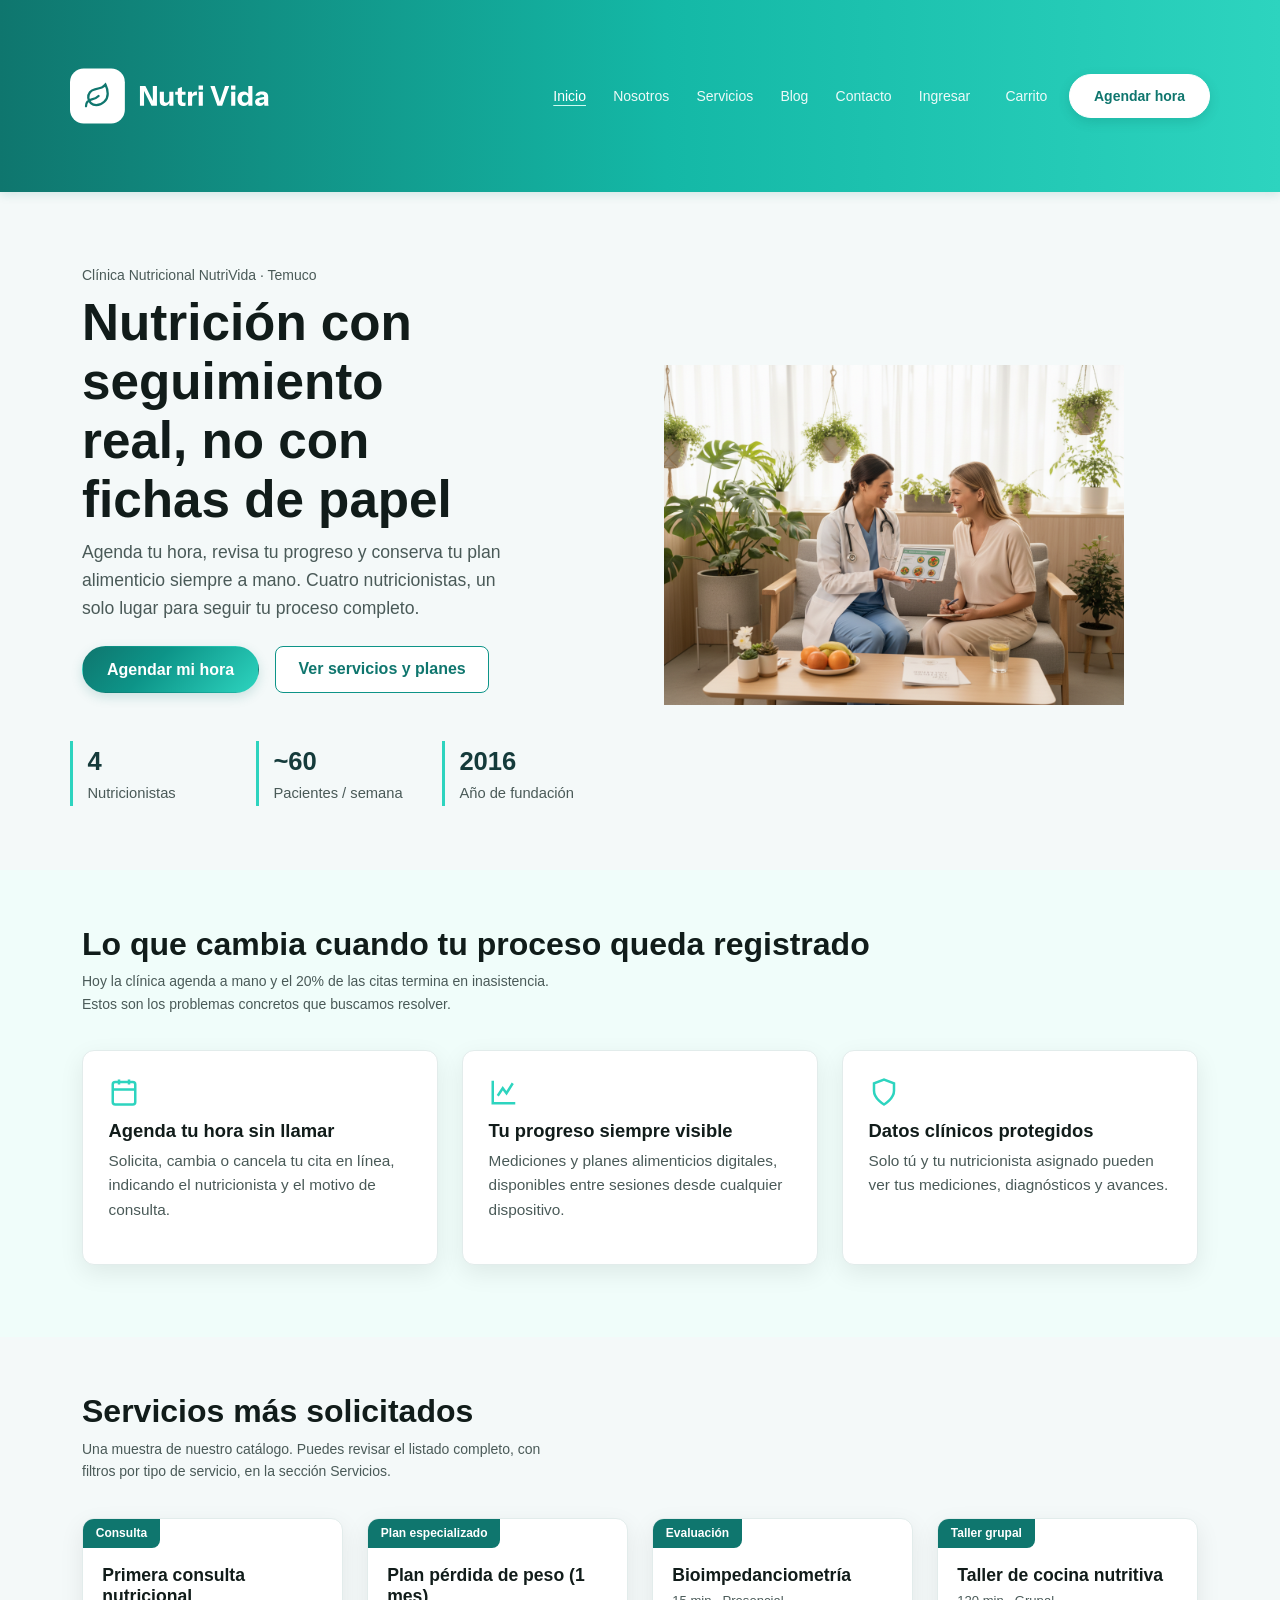
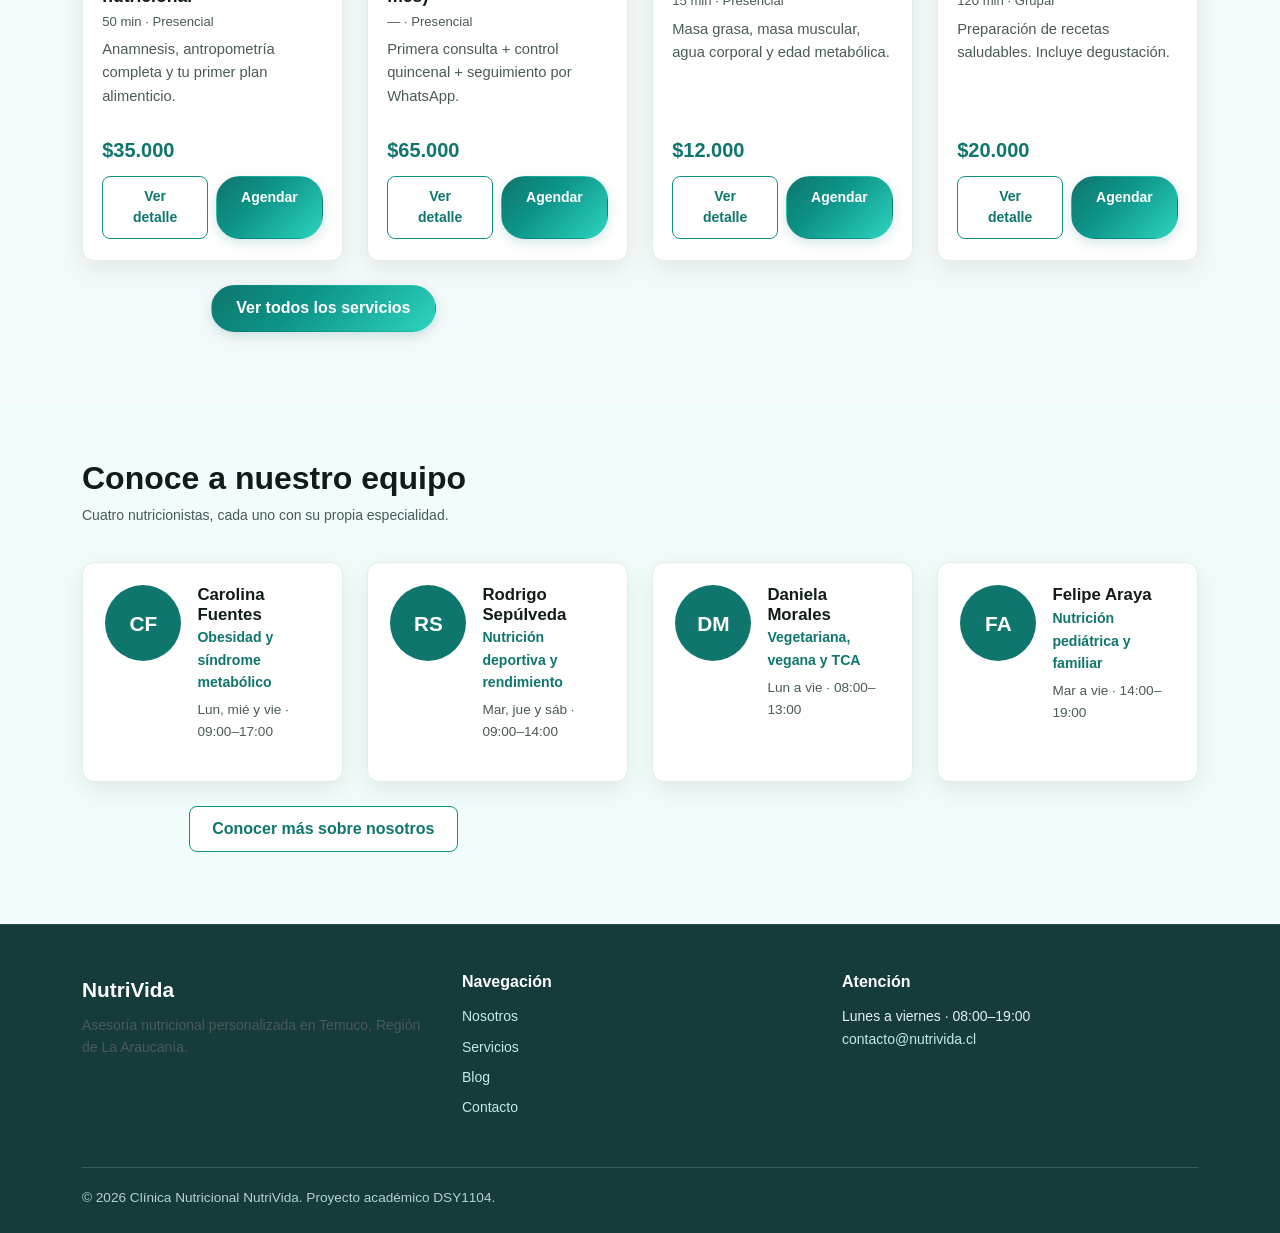
==== commit 34c4c972: "cambio logo" ====
--- a/index.html
+++ b/index.html
@@ -6,8 +6,7 @@
   <title>NutriVida — Nutrición con seguimiento real</title>
   <meta name="description" content="Clínica Nutricional NutriVida en Temuco: consultas, planes personalizados y talleres con seguimiento digital.">
   <link href="https://cdn.jsdelivr.net/npm/bootstrap@5.3.8/dist/css/bootstrap.min.css" rel="stylesheet" integrity="sha384-sRIl4kxILFvY47J16cr9ZwB07vP4J8+LH7qKQnuqkuIAvNWLzeN8tE5YBujZqJLB" crossorigin="anonymous">
-    <link rel="stylesheet" href="css/global.css">
-  <link rel="stylesheet" href="css/inicio.css">
+  <link rel="stylesheet" href="css/estilos.css">
 </head>
 <body>
 
@@ -15,8 +14,7 @@
   <header class="encabezado-nv">
     <nav class="navbar navbar-expand-lg container py-3">
       <a class="navbar-brand marca-nv" href="index.html">
-        <svg class="hoja-icono" width="26" height="26" viewBox="0 0 24 24" fill="currentColor" aria-hidden="true"><path d="M12 2C7 2 3 6 3 11c0 6 5 10 9 11 4-1 9-5 9-11 0-5-4-9-9-9zm0 3.2c3.3 0 6 2.6 6 5.8 0 3.6-2.7 6.6-6 8-3.3-1.4-6-4.4-6-8 0-3.2 2.7-5.8 6-5.8z"/></svg>
-        NutriVida
+        <img src="imagenes\banner-top.svg" alt="Logo-NutriVida" width="200" height="150">       
       </a>
       <button class="navbar-toggler" type="button" data-bs-toggle="collapse" data-bs-target="#navegacionPrincipal" aria-controls="navegacionPrincipal" aria-expanded="false" aria-label="Abrir menú de navegación">
         <span class="navbar-toggler-icon"></span>
@@ -29,6 +27,7 @@
           <li class="nav-item"><a class="nav-link" href="blog.html">Blog</a></li>
           <li class="nav-item"><a class="nav-link" href="contacto.html">Contacto</a></li>
           <li class="nav-item"><a class="nav-link" href="login.html">Ingresar</a></li>
+          <li class="nav-item ms-lg-2 mt-2 mt-lg-0"><a href="carrito.html" class="nav-link enlace-carrito">Carrito <span data-contador-carrito class="badge contador-carrito d-none">0</span></a></li>
           <li class="nav-item ms-lg-2 mt-2 mt-lg-0">
             <a href="agendar.html" class="btn btn-nv-primario btn-sm">Agendar hora</a>
           </li>
@@ -65,25 +64,8 @@
               </div>
             </dl>
           </article>
-          <figure class="col-lg-6 text-center m-0">
-            <svg class="hero-ilustracion" viewBox="0 0 420 380" role="img" aria-label="Ilustración de un plato con alimentos y una línea de seguimiento de progreso">
-              <circle cx="190" cy="210" r="150" fill="var(--verde-salvia-suave)"/>
-              <circle cx="190" cy="210" r="108" fill="#ffffff" stroke="var(--borde-suave)" stroke-width="3"/>
-              <path d="M150 175c-18-22-8-52 16-58 6 20 2 44-16 58z" fill="var(--verde-bosque)"/>
-              <path d="M150 175c8-16 26-24 44-16-6 18-24 28-44 16z" fill="var(--verde-salvia)"/>
-              <circle cx="222" cy="222" r="34" fill="var(--ocre)"/>
-              <circle cx="150" cy="240" r="20" fill="#e6c58a"/>
-              <g stroke="var(--ocre-oscuro)" stroke-width="3" fill="none" stroke-linecap="round">
-                <path d="M60 90 q40 -40 90 -20 t100 10" stroke-dasharray="2 12"/>
-              </g>
-              <circle cx="60" cy="90" r="6" fill="var(--ocre-oscuro)"/>
-              <circle cx="150" cy="68" r="6" fill="var(--ocre-oscuro)"/>
-              <circle cx="250" cy="80" r="6" fill="var(--ocre-oscuro)"/>
-              <circle cx="330" cy="72" r="8" fill="var(--verde-bosque)"/>
-              <path d="M324 72l4 5 9-10" stroke="#fff" stroke-width="2" fill="none" stroke-linecap="round" stroke-linejoin="round"/>
-            </svg>
-          </figure>
-        </div>
+          <div class="col-lg-6">
+            <img src="imagenes\atencion.svg" alt="Ilustración de nutricionista y paciente" class="img-fluid">
       </div>
     </section>
 
@@ -263,5 +245,6 @@
   </footer>
 
   <script src="https://cdn.jsdelivr.net/npm/bootstrap@5.3.8/dist/js/bootstrap.bundle.min.js" integrity="sha384-FKyoEForCGlyvwx9Hj09JcYn3nv7wiPVlz7YYwJrWVcXK/BmnVDxM+D2scQbITxI" crossorigin="anonymous"></script>
+  <script src="js/almacenamiento.js"></script>
 </body>
 </html>
--- a/css/estilos.css
+++ b/css/estilos.css
@@ -0,0 +1,793 @@
+/* =====================================================
+   CLÍNICA NUTRICIONAL NUTRIVIDA
+   Hoja de estilos personalizada
+   ===================================================== */
+
+@import url('https://fonts.googleapis.com/css2?family=Instrument+Sans:wght@400;500;600;700&display=swap');
+
+:root {
+  /* Design system Nutri Vida */
+  --primary-900: #0F766E;
+  --primary-800: #0D9488;
+  --primary-700: #14B8A6;
+  --primary-500: #2DD4BF;
+  --primary-400: #10B981;
+  --primary-100: #CCFBF1;
+  --primary-50: #F0FDFA;
+
+  --neutral-900: #111C1A;
+  --neutral-700: #4A5A58;
+  --neutral-500: #889A98;
+  --neutral-200: #E2ECEB;
+  --neutral-100: #F4F9F9;
+  --neutral-0: #FFFFFF;
+  --slate-500: #64748B;
+  --slate-400: #94A3B8;
+
+  --success-text: #10B981;
+  --success-bg: #D1FAE5;
+  --warning-text: #F59E0B;
+  --warning-bg: #FEF3C7;
+  --danger-text: #EF4444;
+  --danger-bg: #FEE2E2;
+
+  /* Alias existentes conservados para no romper las páginas actuales */
+  --verde-bosque: var(--primary-900);
+  --verde-bosque-oscuro: #153B3B;
+  --verde-salvia: var(--primary-500);
+  --verde-salvia-suave: var(--primary-100);
+  --ocre: var(--primary-500);
+  --ocre-oscuro: var(--primary-900);
+  --crema: var(--neutral-100);
+  --crema-tarjeta: var(--neutral-0);
+  --carbon: var(--neutral-900);
+  --gris-calido: var(--neutral-700);
+  --borde-suave: var(--neutral-200);
+
+  --fuente-display: "Instrument Sans", "Segoe UI", sans-serif;
+  --fuente-texto: "Instrument Sans", "Segoe UI", sans-serif;
+}
+
+* { box-sizing: border-box; }
+
+html { scroll-behavior: smooth; }
+
+body {
+  font-family: var(--fuente-texto);
+  color: var(--carbon);
+  background-color: var(--crema);
+  line-height: 1.6;
+}
+
+main { min-height: 60vh; }
+
+h1, h2, h3, h4 {
+  font-family: var(--fuente-display);
+  color: var(--verde-bosque-oscuro);
+  font-weight: 600;
+  line-height: 1.15;
+}
+
+a { color: var(--verde-bosque); }
+a:hover { color: var(--ocre-oscuro); }
+
+p { max-width: 62ch; }
+
+.contenedor-angosto { max-width: 720px; }
+
+/* ---------- Botones ---------- */
+.btn-nv-primario {
+  background-color: var(--ocre);
+  border-color: var(--ocre);
+  color: #fff;
+  font-weight: 600;
+  padding: 0.65rem 1.5rem;
+  border-radius: 6px;
+}
+.btn-nv-primario:hover,
+.btn-nv-primario:focus {
+  background-color: var(--ocre-oscuro);
+  border-color: var(--ocre-oscuro);
+  color: #fff;
+}
+.btn-nv-secundario {
+  background-color: transparent;
+  border: 1.5px solid var(--verde-bosque);
+  color: var(--verde-bosque);
+  font-weight: 600;
+  padding: 0.6rem 1.4rem;
+  border-radius: 6px;
+}
+.btn-nv-secundario:hover {
+  background-color: var(--verde-bosque);
+  color: #fff;
+}
+
+/* ---------- Encabezado / navegación ---------- */
+.encabezado-nv {
+  background-color: var(--crema);
+  border-bottom: 1px solid var(--borde-suave);
+}
+.marca-nv {
+  font-family: var(--fuente-display);
+  font-weight: 700;
+  font-size: 1.5rem;
+  color: var(--verde-bosque-oscuro) !important;
+  display: flex;
+  align-items: center;
+  gap: 0.5rem;
+}
+.marca-nv .hoja-icono { color: var(--ocre); }
+
+.navbar-nav .nav-link {
+  color: var(--carbon);
+  font-weight: 500;
+  margin: 0 0.35rem;
+}
+.navbar-nav .nav-link.active,
+.navbar-nav .nav-link:hover {
+  color: var(--verde-bosque-oscuro);
+  text-decoration: underline;
+  text-underline-offset: 4px;
+  text-decoration-color: var(--ocre);
+}
+
+/* ---------- Hero ---------- */
+.hero-nv {
+  padding: 4.5rem 0 4rem;
+}
+.hero-nv .eyebrow-libre { color: var(--gris-calido); }
+.hero-nv h1 {
+  font-size: clamp(2.1rem, 4vw, 3.2rem);
+  max-width: 14ch;
+}
+.hero-nv .subcopia {
+  font-size: 1.1rem;
+  color: var(--gris-calido);
+  max-width: 46ch;
+}
+.hero-ilustracion { width: 100%; max-width: 420px; }
+
+.estadistica-hero {
+  border-left: 3px solid var(--ocre);
+  padding-left: 0.9rem;
+}
+.estadistica-hero .numero {
+  font-family: var(--fuente-display);
+  font-size: 1.6rem;
+  color: var(--verde-bosque-oscuro);
+  font-weight: 700;
+  display: block;
+}
+.estadistica-hero .etiqueta {
+  color: var(--gris-calido);
+  font-size: 0.92rem;
+  margin: 0;
+}
+
+/* ---------- Secciones generales ---------- */
+.seccion { padding: 3.5rem 0; }
+.seccion-alterna { background-color: var(--verde-salvia-suave); }
+.titulo-seccion { margin-bottom: 0.5rem; }
+.intro-seccion {
+  color: var(--gris-calido);
+  max-width: 60ch;
+  margin-bottom: 2.2rem;
+}
+
+/* ---------- Tarjetas de característica ---------- */
+.tarjeta-beneficio {
+  background-color: var(--crema-tarjeta);
+  border: 1px solid var(--borde-suave);
+  border-radius: 10px;
+  padding: 1.6rem;
+  height: 100%;
+}
+.tarjeta-beneficio .icono-beneficio {
+  color: var(--ocre);
+  margin-bottom: 0.8rem;
+}
+.tarjeta-beneficio h3 { font-size: 1.15rem; }
+.tarjeta-beneficio p { color: var(--gris-calido); font-size: 0.96rem; }
+
+/* ---------- Tarjetas de servicio / producto ---------- */
+.tarjeta-servicio {
+  background-color: var(--crema-tarjeta);
+  border: 1px solid var(--borde-suave);
+  border-radius: 10px;
+  overflow: hidden;
+  height: 100%;
+  display: flex;
+  flex-direction: column;
+}
+.tarjeta-servicio .franja-tipo {
+  background-color: var(--verde-bosque);
+  color: #fff;
+  font-size: 0.75rem;
+  font-weight: 600;
+  padding: 0.3rem 0.8rem;
+  align-self: flex-start;
+  border-bottom-right-radius: 8px;
+}
+.tarjeta-servicio .cuerpo-servicio {
+  padding: 1.1rem 1.2rem 1.3rem;
+  display: flex;
+  flex-direction: column;
+  flex-grow: 1;
+}
+.tarjeta-servicio h3 {
+  font-size: 1.1rem;
+  margin-bottom: 0.3rem;
+}
+.tarjeta-servicio .descripcion-servicio {
+  color: var(--gris-calido);
+  font-size: 0.92rem;
+  flex-grow: 1;
+}
+.tarjeta-servicio .precio-servicio {
+  font-family: var(--fuente-display);
+  color: var(--verde-bosque-oscuro);
+  font-weight: 700;
+  font-size: 1.25rem;
+  margin: 0.6rem 0;
+}
+.tarjeta-servicio .meta-servicio {
+  font-size: 0.82rem;
+  color: var(--gris-calido);
+  margin-bottom: 0.4rem;
+}
+
+.filtro-categoria {
+  border: 1.5px solid var(--verde-bosque);
+  color: var(--verde-bosque-oscuro);
+  background: transparent;
+  border-radius: 999px;
+  padding: 0.35rem 1.1rem;
+  font-size: 0.9rem;
+  font-weight: 600;
+}
+.filtro-categoria.activo,
+.filtro-categoria:hover {
+  background-color: var(--verde-bosque);
+  color: #fff;
+}
+
+/* ---------- Avatares de equipo (sin fotos externas) ---------- */
+.avatar-iniciales {
+  width: 76px;
+  height: 76px;
+  border-radius: 50%;
+  background-color: var(--verde-bosque);
+  color: #fff;
+  font-family: var(--fuente-display);
+  font-weight: 700;
+  font-size: 1.3rem;
+  display: flex;
+  align-items: center;
+  justify-content: center;
+  flex-shrink: 0;
+}
+.tarjeta-nutricionista {
+  background-color: var(--crema-tarjeta);
+  border: 1px solid var(--borde-suave);
+  border-radius: 10px;
+  padding: 1.4rem;
+  display: flex;
+  gap: 1rem;
+  align-items: flex-start;
+  height: 100%;
+}
+.tarjeta-nutricionista h3 { font-size: 1.05rem; margin-bottom: 0.15rem;}
+.tarjeta-nutricionista .especialidad {
+  color: var(--ocre-oscuro);
+  font-size: 0.88rem;
+  font-weight: 600;
+  margin-bottom: 0.35rem;
+}
+.tarjeta-nutricionista .horario {
+  color: var(--gris-calido);
+  font-size: 0.85rem;
+}
+
+/* ---------- Blog ---------- */
+.tarjeta-blog {
+  background-color: var(--crema-tarjeta);
+  border: 1px solid var(--borde-suave);
+  border-radius: 10px;
+  overflow: hidden;
+  height: 100%;
+  display: flex;
+  flex-direction: column;
+}
+.portada-blog {
+  height: 160px;
+  margin: 0;
+  display: flex;
+  align-items: center;
+  justify-content: center;
+  color: #fff;
+}
+.tarjeta-blog .cuerpo-blog { padding: 1.2rem; }
+.tarjeta-blog h3 { font-size: 1.1rem; }
+.tarjeta-blog p { color: var(--gris-calido); font-size: 0.94rem; }
+
+article.entrada-blog p { max-width: 68ch; }
+article.entrada-blog h2 { margin-top: 2rem; font-size: 1.4rem; }
+
+/* ---------- Formularios ---------- */
+.tarjeta-formulario {
+  background-color: var(--crema-tarjeta);
+  border: 1px solid var(--borde-suave);
+  border-radius: 12px;
+  padding: 2rem;
+}
+.form-label { font-weight: 600; color: var(--carbon); }
+.form-control:focus, .form-select:focus {
+  border-color: var(--verde-salvia);
+  box-shadow: 0 0 0 0.2rem rgba(47, 82, 51, 0.15);
+}
+.texto-ayuda { font-size: 0.85rem; color: var(--gris-calido); }
+.contador-caracteres {
+  font-size: 0.8rem;
+  color: var(--gris-calido);
+  text-align: right;
+  display: block;
+  margin-top: 0.2rem;
+}
+.mensaje-resultado-formulario { border-radius: 8px; }
+
+/* ---------- Footer ---------- */
+.pie-nv {
+  background-color: var(--verde-bosque-oscuro);
+  color: #f1efe6;
+  padding: 3rem 0 1.5rem;
+}
+.pie-nv h4 {
+  color: #fff;
+  font-size: 1rem;
+  margin-bottom: 0.9rem;
+}
+.pie-nv a { color: #d8e3d4; text-decoration: none; }
+.pie-nv a:hover { color: var(--ocre); text-decoration: underline; }
+.pie-nv .marca-pie {
+  font-family: var(--fuente-display);
+  font-size: 1.3rem;
+  color: #fff;
+  font-weight: 700;
+}
+.linea-pie {
+  border-top: 1px solid rgba(255,255,255,0.15);
+  margin-top: 2rem;
+  padding-top: 1.2rem;
+  font-size: 0.85rem;
+  color: #b9c2b5;
+}
+
+/* Tablet: ajustamos tamaños intermedios antes de llegar al layout de escritorio */
+@media (max-width: 991px) {
+  .hero-nv h1 { font-size: clamp(1.9rem, 5vw, 2.6rem); }
+  .hero-ilustracion { max-width: 320px; }
+  .seccion { padding: 3rem 0; }
+}
+
+/* Móvil: layout de una sola columna y espaciados más compactos */
+@media (max-width: 767px) {
+  .hero-nv { padding: 3rem 0 2.5rem; text-align: left; }
+  .seccion { padding: 2.5rem 0; }
+  .tarjeta-formulario { padding: 1.4rem; }
+  .marca-nv { font-size: 1.25rem; }
+}
+
+/* Móvil pequeño: reducir aún más el tamaño de titulares largos */
+@media (max-width: 420px) {
+  .hero-nv h1 { font-size: 1.8rem; }
+  .titulo-seccion { font-size: 1.5rem; }
+}
+
+/* ---------- Carrito ---------- */
+.enlace-carrito { white-space: nowrap; }
+.contador-carrito {
+  background-color: var(--ocre);
+  color: #fff;
+  vertical-align: text-top;
+  font-size: 0.7rem;
+}
+.enlace-agenda-servicio {
+  display: inline-block;
+  margin-top: 0.7rem;
+  font-size: 0.85rem;
+  text-align: center;
+  text-decoration: none;
+}
+.lista-carrito { display: flex; flex-direction: column; gap: 1rem; }
+.item-carrito {
+  background-color: var(--crema-tarjeta);
+  border: 1px solid var(--borde-suave);
+  border-radius: 10px;
+  padding: 1.2rem;
+  display: flex;
+  justify-content: space-between;
+  align-items: center;
+  gap: 1rem;
+}
+.item-carrito-info { min-width: 0; }
+.item-carrito-info h2 { overflow-wrap: anywhere; }
+.item-carrito-controles {
+  display: flex;
+  align-items: center;
+  gap: 0.75rem;
+  flex-shrink: 0;
+}
+.cantidad-carrito { width: 76px; }
+.precio-carrito { color: var(--verde-bosque-oscuro); min-width: 92px; text-align: right; }
+.total-carrito { font-family: var(--fuente-display); font-size: 1.25rem; color: var(--verde-bosque-oscuro); }
+
+/* ---------- Administración ---------- */
+.fondo-admin { background-color: var(--crema); }
+.encabezado-admin {
+  background-color: var(--verde-bosque-oscuro);
+  color: #fff;
+}
+.encabezado-admin .marca-nv { color: #fff !important; }
+.encabezado-admin .hoja-icono { color: var(--ocre); }
+.etiqueta-admin {
+  font-family: var(--fuente-texto);
+  font-size: 0.72rem;
+  font-weight: 500;
+  color: #d8e3d4;
+  border-left: 1px solid rgba(255,255,255,0.35);
+  padding-left: 0.6rem;
+}
+.texto-sesion { color: #d8e3d4; font-size: 0.9rem; }
+.menu-admin {
+  background: var(--crema-tarjeta);
+  border: 1px solid var(--borde-suave);
+  border-radius: 10px;
+  padding: 1rem;
+  position: sticky;
+  top: 1rem;
+}
+.menu-admin-titulo {
+  color: var(--gris-calido);
+  font-size: 0.78rem;
+  font-weight: 700;
+  letter-spacing: 0.04em;
+  text-transform: uppercase;
+  margin: 0 0 0.6rem;
+}
+.menu-admin a {
+  display: block;
+  border-radius: 6px;
+  color: var(--carbon);
+  padding: 0.65rem 0.75rem;
+  text-decoration: none;
+}
+.menu-admin a:hover, .menu-admin a.activo {
+  background-color: var(--verde-salvia-suave);
+  color: var(--verde-bosque-oscuro);
+  font-weight: 600;
+}
+.tarjeta-admin-metrica {
+  background-color: var(--crema-tarjeta);
+  border: 1px solid var(--borde-suave);
+  border-radius: 10px;
+  padding: 1.4rem;
+  height: 100%;
+}
+.metrica-label { display: block; color: var(--gris-calido); font-size: 0.9rem; }
+.tarjeta-admin-metrica strong {
+  display: block;
+  color: var(--verde-bosque-oscuro);
+  font-family: var(--fuente-display);
+  font-size: 2.4rem;
+  line-height: 1.2;
+  margin: 0.4rem 0 0.7rem;
+}
+.tarjeta-admin-metrica a { text-decoration: none; font-weight: 600; }
+.tabla-responsive { overflow-x: auto; background: var(--crema-tarjeta); border: 1px solid var(--borde-suave); border-radius: 10px; }
+.tabla-admin { min-width: 760px; margin-bottom: 0; }
+.tabla-admin thead th { background-color: var(--verde-bosque); color: #fff; white-space: nowrap; }
+.tabla-admin tbody tr:last-child td { border-bottom: 0; }
+
+@media (max-width: 767px) {
+  .item-carrito { align-items: flex-start; flex-direction: column; }
+  .item-carrito-controles { width: 100%; justify-content: space-between; flex-wrap: wrap; }
+  .texto-sesion { display: none; }
+  .encabezado-admin .container { align-items: flex-start !important; }
+  .menu-admin { position: static; }
+}
+
+.imagen-servicio {
+  width: 100%;
+  height: 130px;
+  object-fit: cover;
+  display: block;
+  background-color: var(--verde-salvia-suave);
+}
+.imagen-detalle {
+  max-height: 220px;
+  border-radius: 10px;
+  margin-top: 1rem;
+}
+.stock-critico {
+  color: #a33a28 !important;
+  font-weight: 700;
+  white-space: nowrap;
+}
+
+/* =====================================================
+   DESIGN SYSTEM FIGMA · NUTRI VIDA
+   Aplicación visual sobre las clases existentes
+   ===================================================== */
+
+body {
+  background-color: var(--neutral-100);
+  color: var(--neutral-900);
+  font-size: 14px;
+}
+
+h1, h2, h3, h4,
+.marca-nv,
+.pie-nv .marca-pie {
+  font-family: var(--fuente-display);
+  color: var(--neutral-900);
+}
+
+p,
+.form-label,
+.navbar-nav .nav-link,
+.texto-ayuda,
+.meta-servicio,
+.descripcion-servicio {
+  color: var(--neutral-700);
+}
+
+::placeholder {
+  color: var(--neutral-500) !important;
+  opacity: 1;
+}
+
+.encabezado-nv {
+  background-color: var(--neutral-0);
+  border-bottom: 1px solid var(--neutral-200);
+}
+
+.marca-nv {
+  color: var(--neutral-900) !important;
+}
+
+.marca-nv .hoja-icono {
+  color: var(--primary-800);
+}
+
+.navbar-nav .nav-link.active,
+.navbar-nav .nav-link:hover {
+  color: var(--primary-800);
+  text-decoration-color: var(--primary-500);
+}
+
+.btn-nv-primario {
+  background: linear-gradient(135deg, #0F766E 0%, #0D9488 40%, #2DD4BF 100%);
+  border: 1px solid transparent;
+  border-radius: 24px;
+  color: #ffffff;
+  box-shadow: 0 4px 12px rgba(15, 118, 110, 0.18);
+}
+
+.btn-nv-primario:hover,
+.btn-nv-primario:focus,
+.btn-nv-primario:active {
+  background: linear-gradient(135deg, #0D9488 0%, #14B8A6 50%, #2DD4BF 100%);
+  border-color: transparent;
+  color: #ffffff;
+  box-shadow: 0 6px 16px rgba(15, 118, 110, 0.24);
+}
+
+.btn-nv-secundario {
+  background-color: var(--neutral-0);
+  border: 1px solid var(--primary-800);
+  border-radius: 8px;
+  color: var(--primary-900);
+}
+
+.btn-nv-secundario:hover,
+.btn-nv-secundario:focus {
+  background-color: var(--primary-100);
+  border-color: var(--primary-900);
+  color: var(--primary-900);
+}
+
+.seccion-alterna {
+  background-color: var(--primary-50);
+}
+
+.tarjeta-beneficio,
+.tarjeta-servicio,
+.tarjeta-nutricionista,
+.tarjeta-blog,
+.tarjeta-formulario,
+.item-carrito,
+.tarjeta-admin-metrica,
+.menu-admin,
+.tabla-responsive {
+  background-color: var(--neutral-0);
+  border: 1px solid var(--neutral-200);
+  border-radius: 12px;
+  box-shadow: 0 8px 24px rgba(0, 0, 0, 0.08);
+}
+
+.tarjeta-servicio .franja-tipo,
+.avatar-iniciales,
+.tabla-admin thead th {
+  background-color: var(--primary-900);
+}
+
+.tarjeta-servicio .precio-servicio,
+.precio-carrito,
+.total-carrito {
+  color: var(--primary-900);
+}
+
+.tarjeta-servicio .imagen-servicio {
+  background-color: var(--primary-100);
+}
+
+.filtro-categoria {
+  border: 1px solid var(--primary-800);
+  border-radius: 4px;
+  color: var(--primary-900);
+}
+
+.filtro-categoria.activo,
+.filtro-categoria:hover {
+  background-color: var(--primary-100);
+  border-color: var(--primary-800);
+  color: var(--primary-800);
+}
+
+.form-control,
+.form-select {
+  border: 1px solid var(--neutral-200);
+  border-radius: 8px;
+  color: var(--neutral-900);
+  background-color: var(--neutral-0);
+}
+
+.form-control:focus,
+.form-select:focus {
+  border-color: var(--primary-800);
+  box-shadow: 0 0 0 0.2rem rgba(13, 148, 136, 0.16);
+}
+
+.contador-carrito {
+  background-color: var(--primary-100);
+  color: var(--primary-900);
+}
+
+.pie-nv {
+  background-color: #153B3B;
+  border-top: 1px solid #255454;
+  color: #E5F2F0;
+}
+
+.pie-nv h4,
+.pie-nv .marca-pie {
+  color: #FFFFFF;
+}
+
+.pie-nv a {
+  color: #C8E8E4;
+}
+
+.pie-nv a:hover {
+  color: var(--primary-500);
+}
+
+.linea-pie {
+  border-top-color: rgba(229, 242, 240, 0.18);
+  color: #B6D1CE;
+}
+
+.encabezado-admin {
+  background: linear-gradient(135deg, #0F766E 0%, #0D9488 40%, #2DD4BF 100%);
+}
+
+.encabezado-admin .marca-nv,
+.encabezado-admin .texto-sesion {
+  color: #FFFFFF !important;
+}
+
+.menu-admin a:hover,
+.menu-admin a.activo {
+  background-color: var(--primary-100);
+  color: var(--primary-800);
+}
+
+.tabla-admin thead th {
+  color: #FFFFFF;
+  border-color: var(--primary-900);
+}
+
+.tabla-admin tbody tr:nth-child(even) {
+  background-color: var(--neutral-100);
+}
+
+.alert-success {
+  background-color: var(--success-bg);
+  border-color: var(--success-bg);
+  color: var(--success-text);
+}
+
+.alert-warning {
+  background-color: var(--warning-bg);
+  border-color: var(--warning-bg);
+  color: var(--warning-text);
+}
+
+.alert-danger {
+  background-color: var(--danger-bg);
+  border-color: var(--danger-bg);
+  color: var(--danger-text);
+}
+
+.stock-critico {
+  color: var(--danger-text) !important;
+}
+
+@media (max-width: 767px) {
+  .tarjeta-formulario {
+    border-radius: 12px;
+  }
+}
+
+/* ---------- Header público con degradado de la referencia ---------- */
+.encabezado-nv {
+  background: linear-gradient(90deg, #0F766E 0%, #14B8A6 52%, #2DD4BF 100%);
+  border-bottom: 0;
+  box-shadow: 0 2px 10px rgba(15, 118, 110, 0.16);
+}
+
+.encabezado-nv .marca-nv {
+  color: #ffffff !important;
+}
+
+.encabezado-nv .marca-nv .hoja-icono {
+  color: #ffffff;
+}
+
+.encabezado-nv .navbar-nav .nav-link {
+  color: rgba(255, 255, 255, 0.92);
+}
+
+.encabezado-nv .navbar-nav .nav-link.active,
+.encabezado-nv .navbar-nav .nav-link:hover {
+  color: #ffffff;
+  text-decoration-color: #CCFBF1;
+}
+
+.encabezado-nv .navbar-toggler {
+  border-color: rgba(255, 255, 255, 0.7);
+}
+
+.encabezado-nv .navbar-toggler-icon {
+  filter: brightness(0) invert(1);
+}
+
+.encabezado-nv .contador-carrito {
+  background-color: #ffffff;
+  color: #0F766E;
+}
+
+.encabezado-nv .btn-nv-primario {
+  background: #ffffff;
+  border-color: #ffffff;
+  color: #0F766E;
+  box-shadow: 0 4px 12px rgba(7, 75, 70, 0.16);
+}
+
+.encabezado-nv .btn-nv-primario:hover,
+.encabezado-nv .btn-nv-primario:focus {
+  background: #CCFBF1;
+  border-color: #CCFBF1;
+  color: #0F766E;
+}
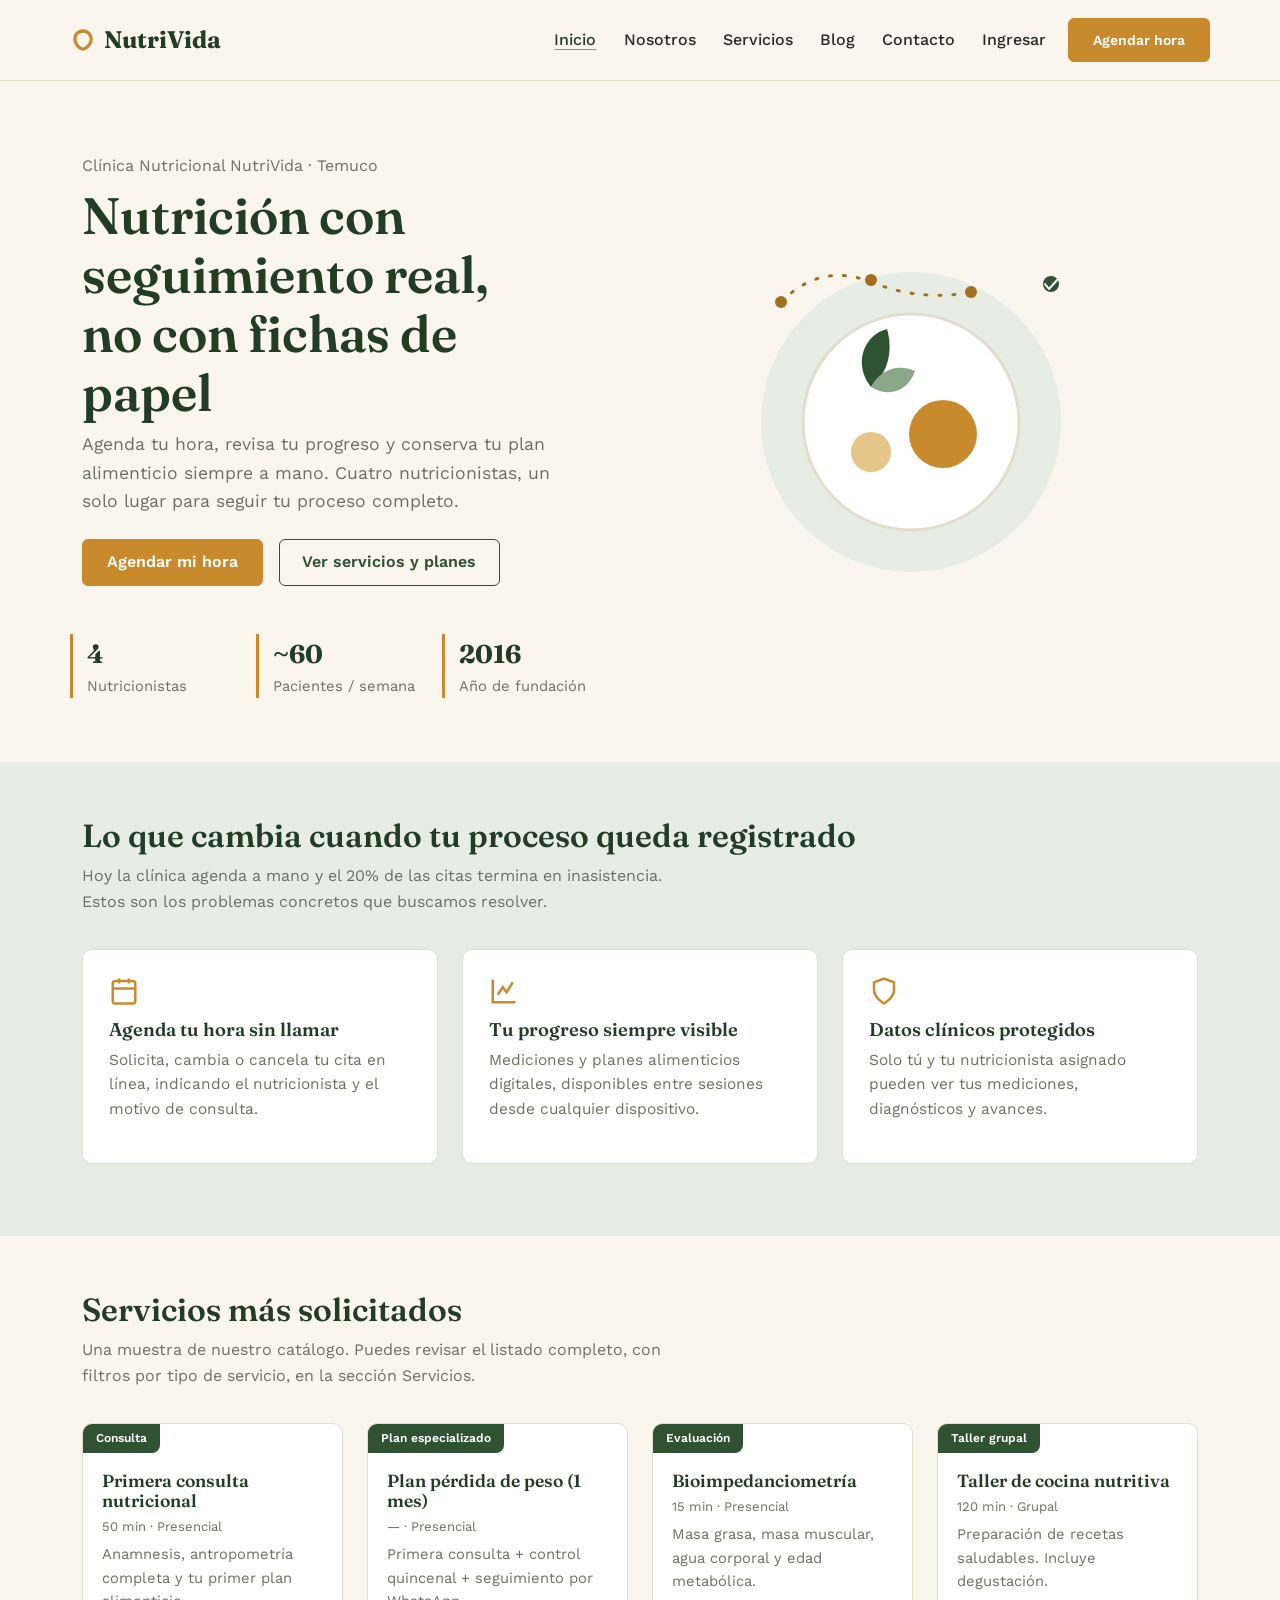
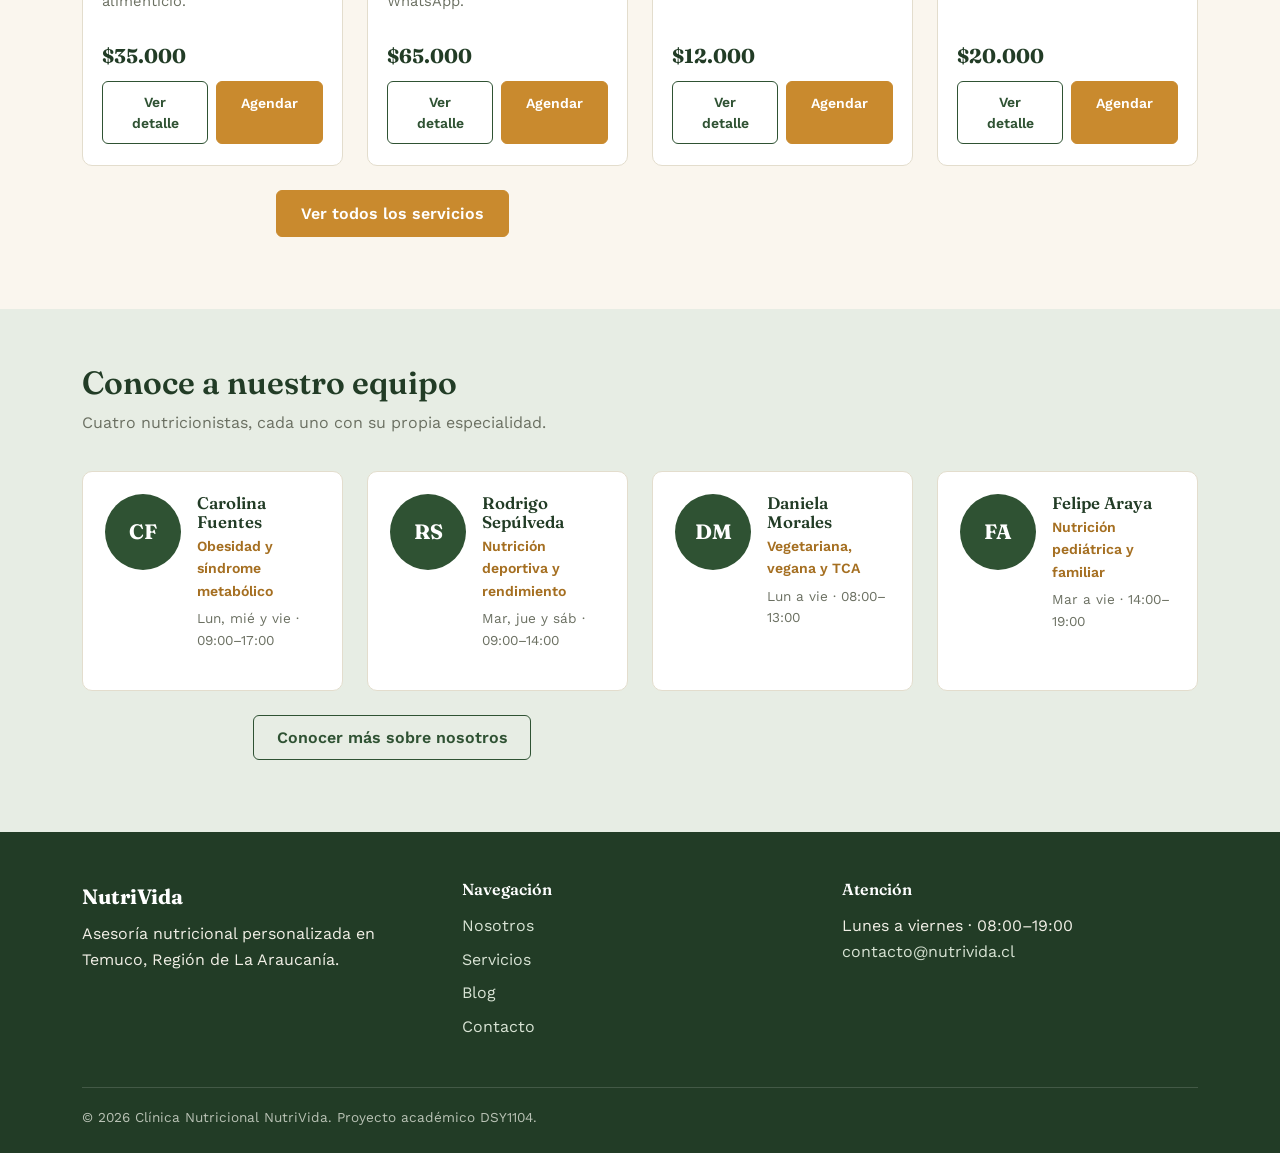
==== commit bc584103: "Actualiza blog NutriVida" ====
--- a/index.html
+++ b/index.html
@@ -6,7 +6,8 @@
   <title>NutriVida — Nutrición con seguimiento real</title>
   <meta name="description" content="Clínica Nutricional NutriVida en Temuco: consultas, planes personalizados y talleres con seguimiento digital.">
   <link href="https://cdn.jsdelivr.net/npm/bootstrap@5.3.8/dist/css/bootstrap.min.css" rel="stylesheet" integrity="sha384-sRIl4kxILFvY47J16cr9ZwB07vP4J8+LH7qKQnuqkuIAvNWLzeN8tE5YBujZqJLB" crossorigin="anonymous">
-  <link rel="stylesheet" href="css/estilos.css">
+    <link rel="stylesheet" href="css/global.css">
+  <link rel="stylesheet" href="css/inicio.css">
 </head>
 <body>
 
@@ -14,7 +15,8 @@
   <header class="encabezado-nv">
     <nav class="navbar navbar-expand-lg container py-3">
       <a class="navbar-brand marca-nv" href="index.html">
-        <img src="imagenes\banner-top.svg" alt="Logo-NutriVida" width="200" height="150">       
+        <svg class="hoja-icono" width="26" height="26" viewBox="0 0 24 24" fill="currentColor" aria-hidden="true"><path d="M12 2C7 2 3 6 3 11c0 6 5 10 9 11 4-1 9-5 9-11 0-5-4-9-9-9zm0 3.2c3.3 0 6 2.6 6 5.8 0 3.6-2.7 6.6-6 8-3.3-1.4-6-4.4-6-8 0-3.2 2.7-5.8 6-5.8z"/></svg>
+        NutriVida
       </a>
       <button class="navbar-toggler" type="button" data-bs-toggle="collapse" data-bs-target="#navegacionPrincipal" aria-controls="navegacionPrincipal" aria-expanded="false" aria-label="Abrir menú de navegación">
         <span class="navbar-toggler-icon"></span>
@@ -27,7 +29,6 @@
           <li class="nav-item"><a class="nav-link" href="blog.html">Blog</a></li>
           <li class="nav-item"><a class="nav-link" href="contacto.html">Contacto</a></li>
           <li class="nav-item"><a class="nav-link" href="login.html">Ingresar</a></li>
-          <li class="nav-item ms-lg-2 mt-2 mt-lg-0"><a href="carrito.html" class="nav-link enlace-carrito">Carrito <span data-contador-carrito class="badge contador-carrito d-none">0</span></a></li>
           <li class="nav-item ms-lg-2 mt-2 mt-lg-0">
             <a href="agendar.html" class="btn btn-nv-primario btn-sm">Agendar hora</a>
           </li>
@@ -64,8 +65,25 @@
               </div>
             </dl>
           </article>
-          <div class="col-lg-6">
-            <img src="imagenes\atencion.svg" alt="Ilustración de nutricionista y paciente" class="img-fluid">
+          <figure class="col-lg-6 text-center m-0">
+            <svg class="hero-ilustracion" viewBox="0 0 420 380" role="img" aria-label="Ilustración de un plato con alimentos y una línea de seguimiento de progreso">
+              <circle cx="190" cy="210" r="150" fill="var(--verde-salvia-suave)"/>
+              <circle cx="190" cy="210" r="108" fill="#ffffff" stroke="var(--borde-suave)" stroke-width="3"/>
+              <path d="M150 175c-18-22-8-52 16-58 6 20 2 44-16 58z" fill="var(--verde-bosque)"/>
+              <path d="M150 175c8-16 26-24 44-16-6 18-24 28-44 16z" fill="var(--verde-salvia)"/>
+              <circle cx="222" cy="222" r="34" fill="var(--ocre)"/>
+              <circle cx="150" cy="240" r="20" fill="#e6c58a"/>
+              <g stroke="var(--ocre-oscuro)" stroke-width="3" fill="none" stroke-linecap="round">
+                <path d="M60 90 q40 -40 90 -20 t100 10" stroke-dasharray="2 12"/>
+              </g>
+              <circle cx="60" cy="90" r="6" fill="var(--ocre-oscuro)"/>
+              <circle cx="150" cy="68" r="6" fill="var(--ocre-oscuro)"/>
+              <circle cx="250" cy="80" r="6" fill="var(--ocre-oscuro)"/>
+              <circle cx="330" cy="72" r="8" fill="var(--verde-bosque)"/>
+              <path d="M324 72l4 5 9-10" stroke="#fff" stroke-width="2" fill="none" stroke-linecap="round" stroke-linejoin="round"/>
+            </svg>
+          </figure>
+        </div>
       </div>
     </section>
 
@@ -245,6 +263,5 @@
   </footer>
 
   <script src="https://cdn.jsdelivr.net/npm/bootstrap@5.3.8/dist/js/bootstrap.bundle.min.js" integrity="sha384-FKyoEForCGlyvwx9Hj09JcYn3nv7wiPVlz7YYwJrWVcXK/BmnVDxM+D2scQbITxI" crossorigin="anonymous"></script>
-  <script src="js/almacenamiento.js"></script>
 </body>
 </html>
--- a/css/global.css
+++ b/css/global.css
@@ -0,0 +1,170 @@
+/* =====================================================
+   CLÍNICA NUTRICIONAL NUTRIVIDA
+   Estilos globales compartidos por todo el proyecto
+   ===================================================== */
+
+@import url('https://fonts.googleapis.com/css2?family=Fraunces:opsz,wght@9..144,400;9..144,600;9..144,700&family=Work+Sans:wght@400;500;600;700&display=swap');
+
+:root {
+  --verde-bosque: #2f5233;
+  --verde-bosque-oscuro: #223c26;
+  --verde-salvia: #8aa888;
+  --verde-salvia-suave: #e7ede4;
+  --ocre: #c98a2e;
+  --ocre-oscuro: #a56f21;
+  --crema: #faf6ee;
+  --crema-tarjeta: #ffffff;
+  --carbon: #262b22;
+  --gris-calido: #6b7062;
+  --borde-suave: #e3ddcd;
+  --fuente-display: "Fraunces", "Georgia", serif;
+  --fuente-texto: "Work Sans", "Segoe UI", sans-serif;
+}
+
+* { box-sizing: border-box; }
+
+html { scroll-behavior: smooth; }
+
+body {
+  margin: 0;
+  font-family: var(--fuente-texto);
+  color: var(--carbon);
+  background-color: var(--crema);
+  line-height: 1.6;
+}
+
+main { min-height: 60vh; }
+
+h1, h2, h3, h4 {
+  font-family: var(--fuente-display);
+  color: var(--verde-bosque-oscuro);
+  font-weight: 600;
+  line-height: 1.15;
+}
+
+a { color: var(--verde-bosque); }
+a:hover { color: var(--ocre-oscuro); }
+
+p { max-width: 62ch; }
+
+.contenedor-angosto { max-width: 720px; }
+
+/* ---------- Botones compartidos ---------- */
+.btn-nv-primario {
+  background-color: var(--ocre);
+  border-color: var(--ocre);
+  color: #fff;
+  font-weight: 600;
+  padding: 0.65rem 1.5rem;
+  border-radius: 6px;
+}
+.btn-nv-primario:hover,
+.btn-nv-primario:focus {
+  background-color: var(--ocre-oscuro);
+  border-color: var(--ocre-oscuro);
+  color: #fff;
+}
+.btn-nv-secundario {
+  background-color: transparent;
+  border: 1.5px solid var(--verde-bosque);
+  color: var(--verde-bosque);
+  font-weight: 600;
+  padding: 0.6rem 1.4rem;
+  border-radius: 6px;
+}
+.btn-nv-secundario:hover {
+  background-color: var(--verde-bosque);
+  color: #fff;
+}
+
+/* ---------- Encabezado / navegación ---------- */
+.encabezado-nv {
+  background-color: var(--crema);
+  border-bottom: 1px solid var(--borde-suave);
+}
+.marca-nv {
+  font-family: var(--fuente-display);
+  font-weight: 700;
+  font-size: 1.5rem;
+  color: var(--verde-bosque-oscuro) !important;
+  display: flex;
+  align-items: center;
+  gap: 0.5rem;
+}
+.marca-nv .hoja-icono { color: var(--ocre); }
+.navbar-nav .nav-link {
+  color: var(--carbon);
+  font-weight: 500;
+  margin: 0 0.35rem;
+}
+.navbar-nav .nav-link.active,
+.navbar-nav .nav-link:hover {
+  color: var(--verde-bosque-oscuro);
+  text-decoration: underline;
+  text-underline-offset: 4px;
+  text-decoration-color: var(--ocre);
+}
+
+/* ---------- Secciones y formularios compartidos ---------- */
+.seccion { padding: 3.5rem 0; }
+.seccion-alterna { background-color: var(--verde-salvia-suave); }
+.titulo-seccion { margin-bottom: 0.5rem; }
+.intro-seccion {
+  color: var(--gris-calido);
+  max-width: 60ch;
+  margin-bottom: 2.2rem;
+}
+
+.tarjeta-formulario {
+  background-color: var(--crema-tarjeta);
+  border: 1px solid var(--borde-suave);
+  border-radius: 12px;
+  padding: 2rem;
+}
+.form-label { font-weight: 600; color: var(--carbon); }
+.form-control:focus, .form-select:focus {
+  border-color: var(--verde-salvia);
+  box-shadow: 0 0 0 0.2rem rgba(47, 82, 51, 0.15);
+}
+.texto-ayuda { font-size: 0.85rem; color: var(--gris-calido); }
+.contador-caracteres {
+  font-size: 0.8rem;
+  color: var(--gris-calido);
+  text-align: right;
+  display: block;
+  margin-top: 0.2rem;
+}
+.mensaje-resultado-formulario { border-radius: 8px; }
+
+/* ---------- Footer ---------- */
+.pie-nv {
+  background-color: var(--verde-bosque-oscuro);
+  color: #f1efe6;
+  padding: 3rem 0 1.5rem;
+}
+.pie-nv h4 {
+  color: #fff;
+  font-size: 1rem;
+  margin-bottom: 0.9rem;
+}
+.pie-nv a { color: #d8e3d4; text-decoration: none; }
+.pie-nv a:hover { color: var(--ocre); text-decoration: underline; }
+.pie-nv .marca-pie {
+  font-family: var(--fuente-display);
+  font-size: 1.3rem;
+  color: #fff;
+  font-weight: 700;
+}
+.linea-pie {
+  border-top: 1px solid rgba(255,255,255,0.15);
+  margin-top: 2rem;
+  padding-top: 1.2rem;
+  font-size: 0.85rem;
+  color: #b9c2b5;
+}
+
+/* ---------- Responsive global ---------- */
+@media (max-width: 767px) {
+  .tarjeta-formulario { padding: 1.4rem; }
+  .marca-nv { font-size: 1.25rem; }
+}
--- a/css/inicio.css
+++ b/css/inicio.css
@@ -0,0 +1,148 @@
+/* =====================================================
+   INICIO - NutriVida
+   Estilos exclusivos de index.html
+   ===================================================== */
+
+.hero-nv {
+  padding: 4.5rem 0 4rem;
+}
+.hero-nv .eyebrow-libre { color: var(--gris-calido); }
+.hero-nv h1 {
+  font-size: clamp(2.1rem, 4vw, 3.2rem);
+  max-width: 14ch;
+}
+.hero-nv .subcopia {
+  font-size: 1.1rem;
+  color: var(--gris-calido);
+  max-width: 46ch;
+}
+.hero-ilustracion { width: 100%; max-width: 420px; }
+
+.estadistica-hero {
+  border-left: 3px solid var(--ocre);
+  padding-left: 0.9rem;
+}
+.estadistica-hero .numero {
+  font-family: var(--fuente-display);
+  font-size: 1.6rem;
+  color: var(--verde-bosque-oscuro);
+  font-weight: 700;
+  display: block;
+}
+.estadistica-hero .etiqueta {
+  color: var(--gris-calido);
+  font-size: 0.92rem;
+  margin: 0;
+}
+
+.tarjeta-beneficio {
+  background-color: var(--crema-tarjeta);
+  border: 1px solid var(--borde-suave);
+  border-radius: 10px;
+  padding: 1.6rem;
+  height: 100%;
+}
+.tarjeta-beneficio .icono-beneficio {
+  color: var(--ocre);
+  margin-bottom: 0.8rem;
+}
+.tarjeta-beneficio h3 { font-size: 1.15rem; }
+.tarjeta-beneficio p { color: var(--gris-calido); font-size: 0.96rem; }
+
+.tarjeta-servicio {
+  background-color: var(--crema-tarjeta);
+  border: 1px solid var(--borde-suave);
+  border-radius: 10px;
+  overflow: hidden;
+  height: 100%;
+  display: flex;
+  flex-direction: column;
+}
+.tarjeta-servicio .franja-tipo {
+  background-color: var(--verde-bosque);
+  color: #fff;
+  font-size: 0.75rem;
+  font-weight: 600;
+  padding: 0.3rem 0.8rem;
+  align-self: flex-start;
+  border-bottom-right-radius: 8px;
+}
+.tarjeta-servicio .cuerpo-servicio {
+  padding: 1.1rem 1.2rem 1.3rem;
+  display: flex;
+  flex-direction: column;
+  flex-grow: 1;
+}
+.tarjeta-servicio h3 {
+  font-size: 1.1rem;
+  margin-bottom: 0.3rem;
+}
+.tarjeta-servicio .descripcion-servicio {
+  color: var(--gris-calido);
+  font-size: 0.92rem;
+  flex-grow: 1;
+}
+.tarjeta-servicio .precio-servicio {
+  font-family: var(--fuente-display);
+  color: var(--verde-bosque-oscuro);
+  font-weight: 700;
+  font-size: 1.25rem;
+  margin: 0.6rem 0;
+}
+.tarjeta-servicio .meta-servicio {
+  font-size: 0.82rem;
+  color: var(--gris-calido);
+  margin-bottom: 0.4rem;
+}
+
+.avatar-iniciales {
+  width: 76px;
+  height: 76px;
+  border-radius: 50%;
+  background-color: var(--verde-bosque);
+  color: #fff;
+  font-family: var(--fuente-display);
+  font-weight: 700;
+  font-size: 1.3rem;
+  display: flex;
+  align-items: center;
+  justify-content: center;
+  flex-shrink: 0;
+}
+.tarjeta-nutricionista {
+  background-color: var(--crema-tarjeta);
+  border: 1px solid var(--borde-suave);
+  border-radius: 10px;
+  padding: 1.4rem;
+  display: flex;
+  gap: 1rem;
+  align-items: flex-start;
+  height: 100%;
+}
+.tarjeta-nutricionista h3 { font-size: 1.05rem; margin-bottom: 0.15rem;}
+.tarjeta-nutricionista .especialidad {
+  color: var(--ocre-oscuro);
+  font-size: 0.88rem;
+  font-weight: 600;
+  margin-bottom: 0.35rem;
+}
+.tarjeta-nutricionista .horario {
+  color: var(--gris-calido);
+  font-size: 0.85rem;
+}
+
+@media (max-width: 991px) {
+  .hero-nv h1 { font-size: clamp(1.9rem, 5vw, 2.6rem); }
+  .hero-ilustracion { max-width: 320px; }
+  .seccion { padding: 3rem 0; }
+}
+
+@media (max-width: 767px) {
+  .hero-nv { padding: 3rem 0 2.5rem; text-align: left; }
+  .seccion { padding: 2.5rem 0; }
+}
+
+@media (max-width: 420px) {
+  .hero-nv h1 { font-size: 1.8rem; }
+  .titulo-seccion { font-size: 1.5rem; }
+}
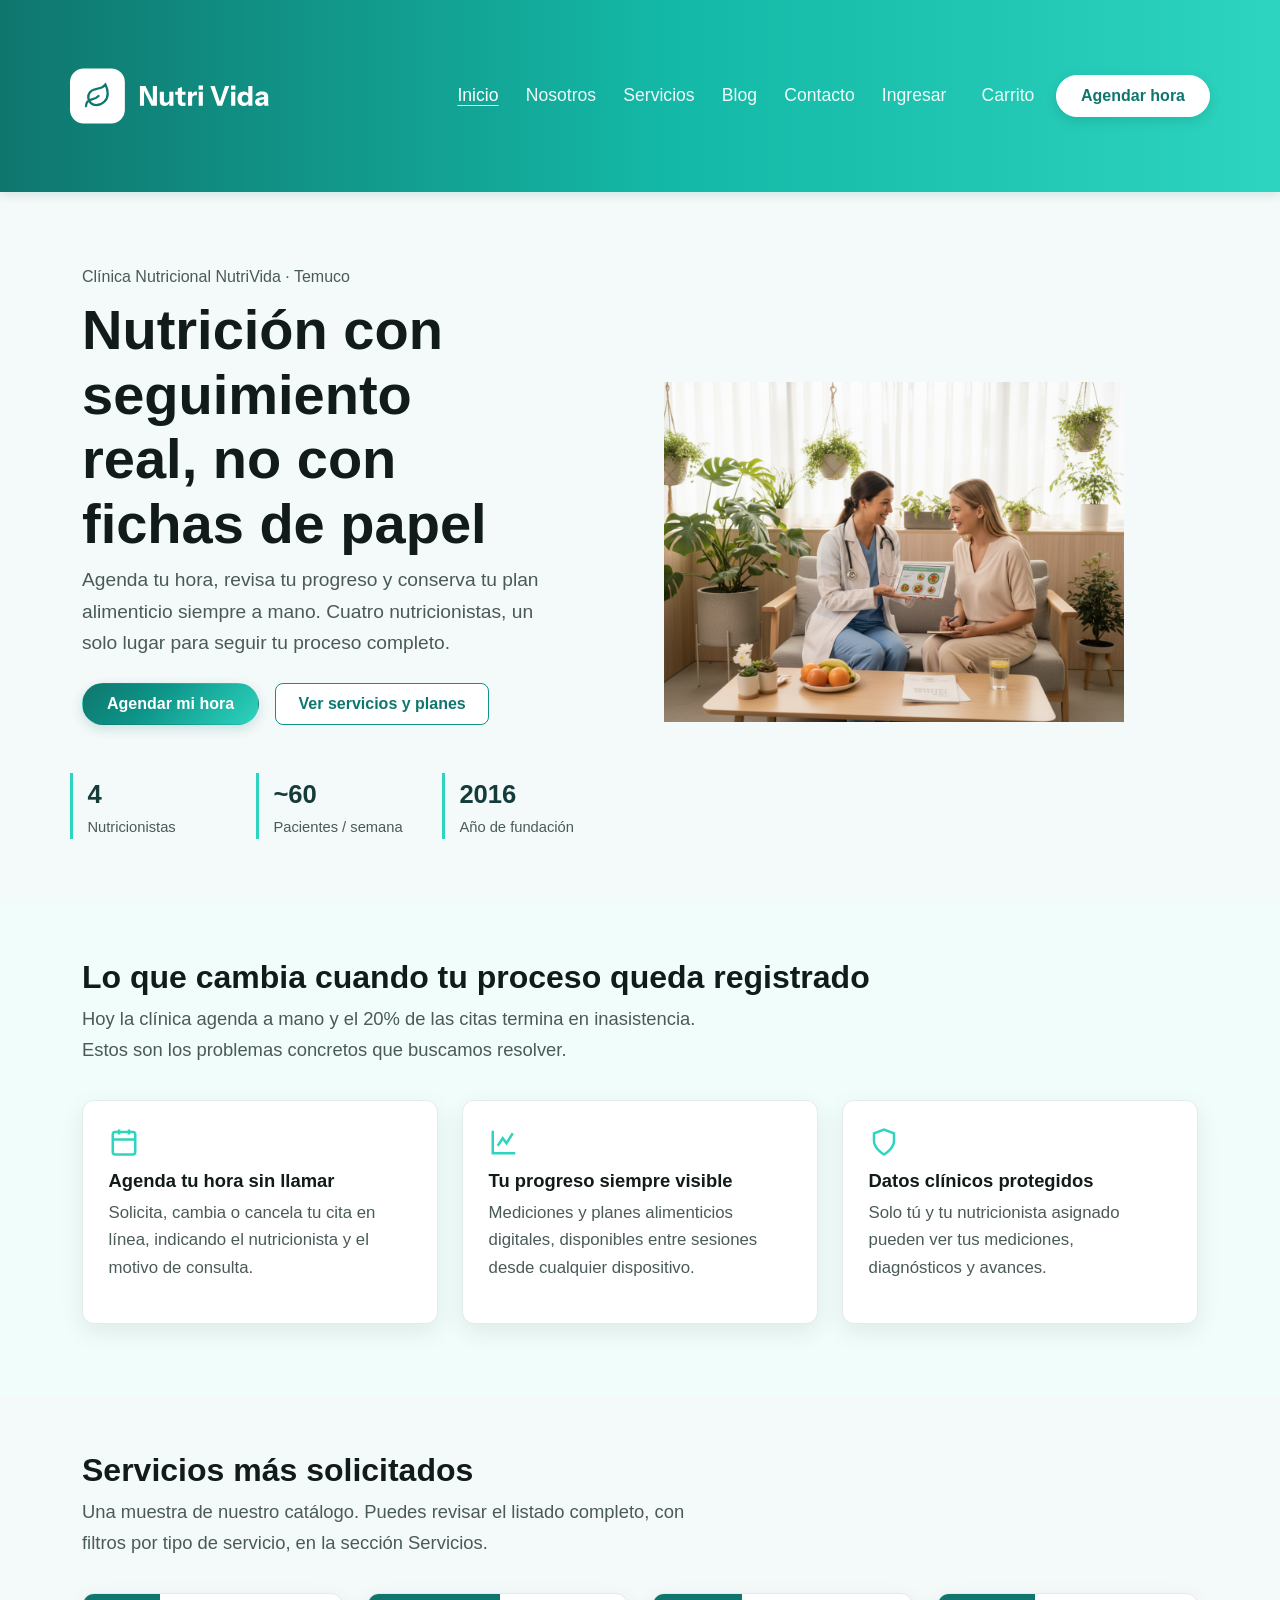
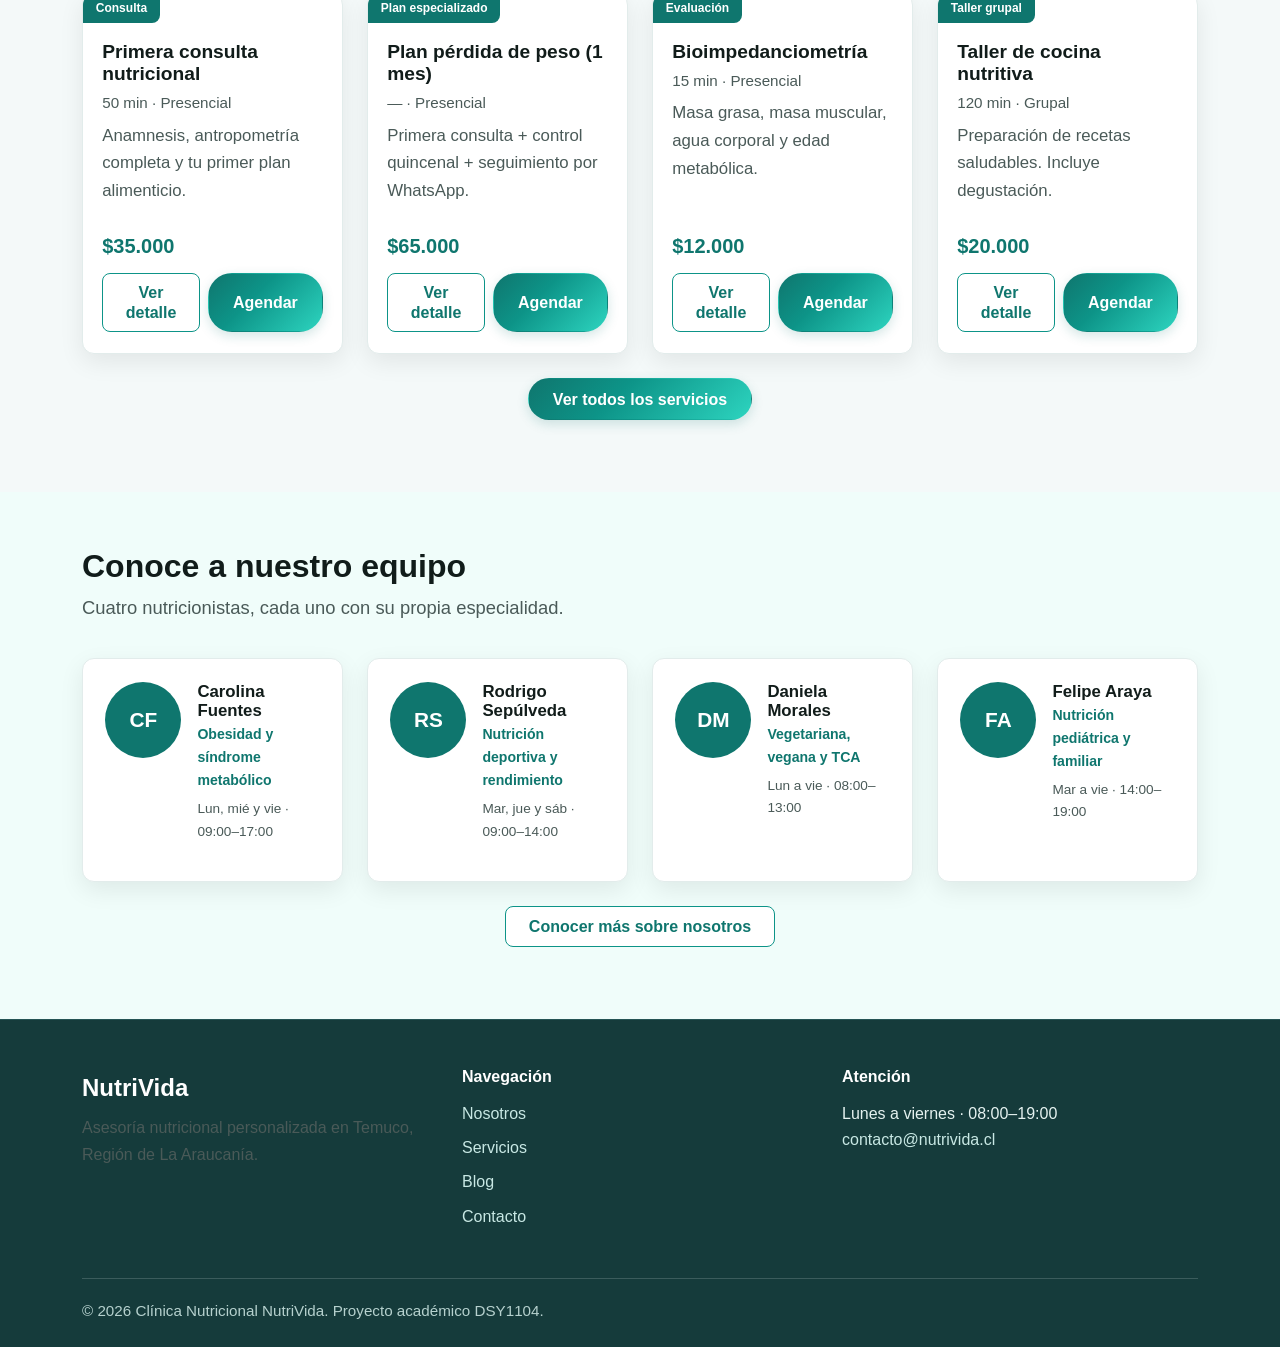
==== commit 9effcbfc: "modificacion de blog" ====
--- a/index.html
+++ b/index.html
@@ -6,8 +6,7 @@
   <title>NutriVida — Nutrición con seguimiento real</title>
   <meta name="description" content="Clínica Nutricional NutriVida en Temuco: consultas, planes personalizados y talleres con seguimiento digital.">
   <link href="https://cdn.jsdelivr.net/npm/bootstrap@5.3.8/dist/css/bootstrap.min.css" rel="stylesheet" integrity="sha384-sRIl4kxILFvY47J16cr9ZwB07vP4J8+LH7qKQnuqkuIAvNWLzeN8tE5YBujZqJLB" crossorigin="anonymous">
-    <link rel="stylesheet" href="css/global.css">
-  <link rel="stylesheet" href="css/inicio.css">
+  <link rel="stylesheet" href="css/estilos.css">
 </head>
 <body>
 
@@ -15,8 +14,7 @@
   <header class="encabezado-nv">
     <nav class="navbar navbar-expand-lg container py-3">
       <a class="navbar-brand marca-nv" href="index.html">
-        <svg class="hoja-icono" width="26" height="26" viewBox="0 0 24 24" fill="currentColor" aria-hidden="true"><path d="M12 2C7 2 3 6 3 11c0 6 5 10 9 11 4-1 9-5 9-11 0-5-4-9-9-9zm0 3.2c3.3 0 6 2.6 6 5.8 0 3.6-2.7 6.6-6 8-3.3-1.4-6-4.4-6-8 0-3.2 2.7-5.8 6-5.8z"/></svg>
-        NutriVida
+        <img src="imagenes\banner-top.svg" alt="Logo-NutriVida" width="200" height="150">
       </a>
       <button class="navbar-toggler" type="button" data-bs-toggle="collapse" data-bs-target="#navegacionPrincipal" aria-controls="navegacionPrincipal" aria-expanded="false" aria-label="Abrir menú de navegación">
         <span class="navbar-toggler-icon"></span>
@@ -29,6 +27,7 @@
           <li class="nav-item"><a class="nav-link" href="blog.html">Blog</a></li>
           <li class="nav-item"><a class="nav-link" href="contacto.html">Contacto</a></li>
           <li class="nav-item"><a class="nav-link" href="login.html">Ingresar</a></li>
+          <li class="nav-item ms-lg-2 mt-2 mt-lg-0"><a href="carrito.html" class="nav-link enlace-carrito">Carrito <span data-contador-carrito class="badge contador-carrito d-none">0</span></a></li>
           <li class="nav-item ms-lg-2 mt-2 mt-lg-0">
             <a href="agendar.html" class="btn btn-nv-primario btn-sm">Agendar hora</a>
           </li>
@@ -65,25 +64,8 @@
               </div>
             </dl>
           </article>
-          <figure class="col-lg-6 text-center m-0">
-            <svg class="hero-ilustracion" viewBox="0 0 420 380" role="img" aria-label="Ilustración de un plato con alimentos y una línea de seguimiento de progreso">
-              <circle cx="190" cy="210" r="150" fill="var(--verde-salvia-suave)"/>
-              <circle cx="190" cy="210" r="108" fill="#ffffff" stroke="var(--borde-suave)" stroke-width="3"/>
-              <path d="M150 175c-18-22-8-52 16-58 6 20 2 44-16 58z" fill="var(--verde-bosque)"/>
-              <path d="M150 175c8-16 26-24 44-16-6 18-24 28-44 16z" fill="var(--verde-salvia)"/>
-              <circle cx="222" cy="222" r="34" fill="var(--ocre)"/>
-              <circle cx="150" cy="240" r="20" fill="#e6c58a"/>
-              <g stroke="var(--ocre-oscuro)" stroke-width="3" fill="none" stroke-linecap="round">
-                <path d="M60 90 q40 -40 90 -20 t100 10" stroke-dasharray="2 12"/>
-              </g>
-              <circle cx="60" cy="90" r="6" fill="var(--ocre-oscuro)"/>
-              <circle cx="150" cy="68" r="6" fill="var(--ocre-oscuro)"/>
-              <circle cx="250" cy="80" r="6" fill="var(--ocre-oscuro)"/>
-              <circle cx="330" cy="72" r="8" fill="var(--verde-bosque)"/>
-              <path d="M324 72l4 5 9-10" stroke="#fff" stroke-width="2" fill="none" stroke-linecap="round" stroke-linejoin="round"/>
-            </svg>
-          </figure>
-        </div>
+          <div class="col-lg-6">
+            <img src="imagenes\atencion.svg" alt="Ilustración de nutricionista y paciente" class="img-fluid">
       </div>
     </section>
 
@@ -263,5 +245,6 @@
   </footer>
 
   <script src="https://cdn.jsdelivr.net/npm/bootstrap@5.3.8/dist/js/bootstrap.bundle.min.js" integrity="sha384-FKyoEForCGlyvwx9Hj09JcYn3nv7wiPVlz7YYwJrWVcXK/BmnVDxM+D2scQbITxI" crossorigin="anonymous"></script>
+  <script src="js/almacenamiento.js"></script>
 </body>
 </html>
--- a/css/estilos.css
+++ b/css/estilos.css
@@ -0,0 +1,1089 @@
+/* =====================================================
+   CLÍNICA NUTRICIONAL NUTRIVIDA
+   Hoja de estilos personalizada
+   ===================================================== */
+
+@import url('https://fonts.googleapis.com/css2?family=Instrument+Sans:wght@400;500;600;700&display=swap');
+
+:root {
+  /* Design system Nutri Vida */
+  --primary-900: #0F766E;
+  --primary-800: #0D9488;
+  --primary-700: #14B8A6;
+  --primary-500: #2DD4BF;
+  --primary-400: #10B981;
+  --primary-100: #CCFBF1;
+  --primary-50: #F0FDFA;
+
+  --neutral-900: #111C1A;
+  --neutral-700: #4A5A58;
+  --neutral-500: #889A98;
+  --neutral-200: #E2ECEB;
+  --neutral-100: #F4F9F9;
+  --neutral-0: #FFFFFF;
+  --slate-500: #64748B;
+  --slate-400: #94A3B8;
+
+  --success-text: #10B981;
+  --success-bg: #D1FAE5;
+  --warning-text: #F59E0B;
+  --warning-bg: #FEF3C7;
+  --danger-text: #EF4444;
+  --danger-bg: #FEE2E2;
+
+  /* Alias existentes conservados para no romper las páginas actuales */
+  --verde-bosque: var(--primary-900);
+  --verde-bosque-oscuro: #153B3B;
+  --verde-salvia: var(--primary-500);
+  --verde-salvia-suave: var(--primary-100);
+  --ocre: var(--primary-500);
+  --ocre-oscuro: var(--primary-900);
+  --crema: var(--neutral-100);
+  --crema-tarjeta: var(--neutral-0);
+  --carbon: var(--neutral-900);
+  --gris-calido: var(--neutral-700);
+  --borde-suave: var(--neutral-200);
+
+  --fuente-display: "Instrument Sans", "Segoe UI", sans-serif;
+  --fuente-texto: "Instrument Sans", "Segoe UI", sans-serif;
+}
+
+* { box-sizing: border-box; }
+
+html { scroll-behavior: smooth; }
+
+body {
+  font-family: var(--fuente-texto);
+  color: var(--carbon);
+  background-color: var(--crema);
+  line-height: 1.6;
+}
+
+main { min-height: 60vh; }
+
+h1, h2, h3, h4 {
+  font-family: var(--fuente-display);
+  color: var(--verde-bosque-oscuro);
+  font-weight: 600;
+  line-height: 1.15;
+}
+
+a { color: var(--verde-bosque); }
+a:hover { color: var(--ocre-oscuro); }
+
+p { max-width: 62ch; }
+
+.contenedor-angosto { max-width: 720px; }
+
+/* ---------- Botones ---------- */
+.btn-nv-primario {
+  background-color: var(--ocre);
+  border-color: var(--ocre);
+  color: #fff;
+  font-weight: 600;
+  padding: 0.65rem 1.5rem;
+  border-radius: 6px;
+}
+.btn-nv-primario:hover,
+.btn-nv-primario:focus {
+  background-color: var(--ocre-oscuro);
+  border-color: var(--ocre-oscuro);
+  color: #fff;
+}
+.btn-nv-secundario {
+  background-color: transparent;
+  border: 1.5px solid var(--verde-bosque);
+  color: var(--verde-bosque);
+  font-weight: 600;
+  padding: 0.6rem 1.4rem;
+  border-radius: 6px;
+}
+.btn-nv-secundario:hover {
+  background-color: var(--verde-bosque);
+  color: #fff;
+}
+
+/* ---------- Encabezado / navegación ---------- */
+.encabezado-nv {
+  background-color: var(--crema);
+  border-bottom: 1px solid var(--borde-suave);
+}
+.marca-nv {
+  font-family: var(--fuente-display);
+  font-weight: 700;
+  font-size: 1.5rem;
+  color: var(--verde-bosque-oscuro) !important;
+  display: flex;
+  align-items: center;
+  gap: 0.5rem;
+}
+.marca-nv .hoja-icono { color: var(--ocre); }
+
+.navbar-nav .nav-link {
+  color: var(--carbon);
+  font-weight: 500;
+  margin: 0 0.35rem;
+}
+.navbar-nav .nav-link.active,
+.navbar-nav .nav-link:hover {
+  color: var(--verde-bosque-oscuro);
+  text-decoration: underline;
+  text-underline-offset: 4px;
+  text-decoration-color: var(--ocre);
+}
+
+/* ---------- Hero ---------- */
+.hero-nv {
+  padding: 4.5rem 0 4rem;
+}
+.hero-nv .eyebrow-libre { color: var(--gris-calido); }
+.hero-nv h1 {
+  font-size: clamp(2.1rem, 4vw, 3.2rem);
+  max-width: 14ch;
+}
+.hero-nv .subcopia {
+  font-size: 1.1rem;
+  color: var(--gris-calido);
+  max-width: 46ch;
+}
+.hero-ilustracion { width: 100%; max-width: 420px; }
+
+.estadistica-hero {
+  border-left: 3px solid var(--ocre);
+  padding-left: 0.9rem;
+}
+.estadistica-hero .numero {
+  font-family: var(--fuente-display);
+  font-size: 1.6rem;
+  color: var(--verde-bosque-oscuro);
+  font-weight: 700;
+  display: block;
+}
+.estadistica-hero .etiqueta {
+  color: var(--gris-calido);
+  font-size: 0.92rem;
+  margin: 0;
+}
+
+/* ---------- Secciones generales ---------- */
+.seccion { padding: 3.5rem 0; }
+.seccion-alterna { background-color: var(--verde-salvia-suave); }
+.titulo-seccion { margin-bottom: 0.5rem; }
+.intro-seccion {
+  color: var(--gris-calido);
+  max-width: 60ch;
+  margin-bottom: 2.2rem;
+}
+
+/* ---------- Tarjetas de característica ---------- */
+.tarjeta-beneficio {
+  background-color: var(--crema-tarjeta);
+  border: 1px solid var(--borde-suave);
+  border-radius: 10px;
+  padding: 1.6rem;
+  height: 100%;
+}
+.tarjeta-beneficio .icono-beneficio {
+  color: var(--ocre);
+  margin-bottom: 0.8rem;
+}
+.tarjeta-beneficio h3 { font-size: 1.15rem; }
+.tarjeta-beneficio p { color: var(--gris-calido); font-size: 0.96rem; }
+
+/* ---------- Tarjetas de servicio / producto ---------- */
+.tarjeta-servicio {
+  background-color: var(--crema-tarjeta);
+  border: 1px solid var(--borde-suave);
+  border-radius: 10px;
+  overflow: hidden;
+  height: 100%;
+  display: flex;
+  flex-direction: column;
+}
+.tarjeta-servicio .franja-tipo {
+  background-color: var(--verde-bosque);
+  color: #fff;
+  font-size: 0.75rem;
+  font-weight: 600;
+  padding: 0.3rem 0.8rem;
+  align-self: flex-start;
+  border-bottom-right-radius: 8px;
+}
+.tarjeta-servicio .cuerpo-servicio {
+  padding: 1.1rem 1.2rem 1.3rem;
+  display: flex;
+  flex-direction: column;
+  flex-grow: 1;
+}
+.tarjeta-servicio h3 {
+  font-size: 1.1rem;
+  margin-bottom: 0.3rem;
+}
+.tarjeta-servicio .descripcion-servicio {
+  color: var(--gris-calido);
+  font-size: 0.92rem;
+  flex-grow: 1;
+}
+.tarjeta-servicio .precio-servicio {
+  font-family: var(--fuente-display);
+  color: var(--verde-bosque-oscuro);
+  font-weight: 700;
+  font-size: 1.25rem;
+  margin: 0.6rem 0;
+}
+.tarjeta-servicio .meta-servicio {
+  font-size: 0.82rem;
+  color: var(--gris-calido);
+  margin-bottom: 0.4rem;
+}
+
+.filtro-categoria {
+  border: 1.5px solid var(--verde-bosque);
+  color: var(--verde-bosque-oscuro);
+  background: transparent;
+  border-radius: 999px;
+  padding: 0.35rem 1.1rem;
+  font-size: 0.9rem;
+  font-weight: 600;
+}
+.filtro-categoria.activo,
+.filtro-categoria:hover {
+  background-color: var(--verde-bosque);
+  color: #fff;
+}
+
+/* ---------- Avatares de equipo (sin fotos externas) ---------- */
+.avatar-iniciales {
+  width: 76px;
+  height: 76px;
+  border-radius: 50%;
+  background-color: var(--verde-bosque);
+  color: #fff;
+  font-family: var(--fuente-display);
+  font-weight: 700;
+  font-size: 1.3rem;
+  display: flex;
+  align-items: center;
+  justify-content: center;
+  flex-shrink: 0;
+}
+.tarjeta-nutricionista {
+  background-color: var(--crema-tarjeta);
+  border: 1px solid var(--borde-suave);
+  border-radius: 10px;
+  padding: 1.4rem;
+  display: flex;
+  gap: 1rem;
+  align-items: flex-start;
+  height: 100%;
+}
+.tarjeta-nutricionista h3 { font-size: 1.05rem; margin-bottom: 0.15rem;}
+.tarjeta-nutricionista .especialidad {
+  color: var(--ocre-oscuro);
+  font-size: 0.88rem;
+  font-weight: 600;
+  margin-bottom: 0.35rem;
+}
+.tarjeta-nutricionista .horario {
+  color: var(--gris-calido);
+  font-size: 0.85rem;
+}
+
+/* ---------- Blog ---------- */
+.tarjeta-blog {
+  background-color: var(--crema-tarjeta);
+  border: 1px solid var(--borde-suave);
+  border-radius: 10px;
+  overflow: hidden;
+  height: 100%;
+  display: flex;
+  flex-direction: column;
+}
+.portada-blog {
+  height: 160px;
+  margin: 0;
+  display: flex;
+  align-items: center;
+  justify-content: center;
+  color: #fff;
+}
+.tarjeta-blog .cuerpo-blog { padding: 1.2rem; }
+.tarjeta-blog h3 { font-size: 1.1rem; }
+.tarjeta-blog p { color: var(--gris-calido); font-size: 0.94rem; }
+
+article.entrada-blog p { max-width: 68ch; }
+article.entrada-blog h2 { margin-top: 2rem; font-size: 1.4rem; }
+
+/* ---------- Formularios ---------- */
+.tarjeta-formulario {
+  background-color: var(--crema-tarjeta);
+  border: 1px solid var(--borde-suave);
+  border-radius: 12px;
+  padding: 2rem;
+}
+.form-label { font-weight: 600; color: var(--carbon); }
+.form-control:focus, .form-select:focus {
+  border-color: var(--verde-salvia);
+  box-shadow: 0 0 0 0.2rem rgba(47, 82, 51, 0.15);
+}
+.texto-ayuda { font-size: 0.85rem; color: var(--gris-calido); }
+.contador-caracteres {
+  font-size: 0.8rem;
+  color: var(--gris-calido);
+  text-align: right;
+  display: block;
+  margin-top: 0.2rem;
+}
+.mensaje-resultado-formulario { border-radius: 8px; }
+
+/* ---------- Footer ---------- */
+.pie-nv {
+  background-color: var(--verde-bosque-oscuro);
+  color: #f1efe6;
+  padding: 3rem 0 1.5rem;
+}
+.pie-nv h4 {
+  color: #fff;
+  font-size: 1rem;
+  margin-bottom: 0.9rem;
+}
+.pie-nv a { color: #d8e3d4; text-decoration: none; }
+.pie-nv a:hover { color: var(--ocre); text-decoration: underline; }
+.pie-nv .marca-pie {
+  font-family: var(--fuente-display);
+  font-size: 1.3rem;
+  color: #fff;
+  font-weight: 700;
+}
+.linea-pie {
+  border-top: 1px solid rgba(255,255,255,0.15);
+  margin-top: 2rem;
+  padding-top: 1.2rem;
+  font-size: 0.85rem;
+  color: #b9c2b5;
+}
+
+/* Tablet: ajustamos tamaños intermedios antes de llegar al layout de escritorio */
+@media (max-width: 991px) {
+  .hero-nv h1 { font-size: clamp(1.9rem, 5vw, 2.6rem); }
+  .hero-ilustracion { max-width: 320px; }
+  .seccion { padding: 3rem 0; }
+}
+
+/* Móvil: layout de una sola columna y espaciados más compactos */
+@media (max-width: 767px) {
+  .hero-nv { padding: 3rem 0 2.5rem; text-align: left; }
+  .seccion { padding: 2.5rem 0; }
+  .tarjeta-formulario { padding: 1.4rem; }
+  .marca-nv { font-size: 1.25rem; }
+}
+
+/* Móvil pequeño: reducir aún más el tamaño de titulares largos */
+@media (max-width: 420px) {
+  .hero-nv h1 { font-size: 1.8rem; }
+  .titulo-seccion { font-size: 1.5rem; }
+}
+
+/* ---------- Carrito ---------- */
+.enlace-carrito { white-space: nowrap; }
+.contador-carrito {
+  background-color: var(--ocre);
+  color: #fff;
+  vertical-align: text-top;
+  font-size: 0.7rem;
+}
+.enlace-agenda-servicio {
+  display: inline-block;
+  margin-top: 0.7rem;
+  font-size: 0.85rem;
+  text-align: center;
+  text-decoration: none;
+}
+.lista-carrito { display: flex; flex-direction: column; gap: 1rem; }
+.item-carrito {
+  background-color: var(--crema-tarjeta);
+  border: 1px solid var(--borde-suave);
+  border-radius: 10px;
+  padding: 1.2rem;
+  display: flex;
+  justify-content: space-between;
+  align-items: center;
+  gap: 1rem;
+}
+.item-carrito-info { min-width: 0; }
+.item-carrito-info h2 { overflow-wrap: anywhere; }
+.item-carrito-controles {
+  display: flex;
+  align-items: center;
+  gap: 0.75rem;
+  flex-shrink: 0;
+}
+.cantidad-carrito { width: 76px; }
+.precio-carrito { color: var(--verde-bosque-oscuro); min-width: 92px; text-align: right; }
+.total-carrito { font-family: var(--fuente-display); font-size: 1.25rem; color: var(--verde-bosque-oscuro); }
+
+/* ---------- Administración ---------- */
+.fondo-admin { background-color: var(--crema); }
+.encabezado-admin {
+  background-color: var(--verde-bosque-oscuro);
+  color: #fff;
+}
+.encabezado-admin .marca-nv { color: #fff !important; }
+.encabezado-admin .hoja-icono { color: var(--ocre); }
+.etiqueta-admin {
+  font-family: var(--fuente-texto);
+  font-size: 0.72rem;
+  font-weight: 500;
+  color: #d8e3d4;
+  border-left: 1px solid rgba(255,255,255,0.35);
+  padding-left: 0.6rem;
+}
+.texto-sesion { color: #d8e3d4; font-size: 0.9rem; }
+.menu-admin {
+  background: var(--crema-tarjeta);
+  border: 1px solid var(--borde-suave);
+  border-radius: 10px;
+  padding: 1rem;
+  position: sticky;
+  top: 1rem;
+}
+.menu-admin-titulo {
+  color: var(--gris-calido);
+  font-size: 0.78rem;
+  font-weight: 700;
+  letter-spacing: 0.04em;
+  text-transform: uppercase;
+  margin: 0 0 0.6rem;
+}
+.menu-admin a {
+  display: block;
+  border-radius: 6px;
+  color: var(--carbon);
+  padding: 0.65rem 0.75rem;
+  text-decoration: none;
+}
+.menu-admin a:hover, .menu-admin a.activo {
+  background-color: var(--verde-salvia-suave);
+  color: var(--verde-bosque-oscuro);
+  font-weight: 600;
+}
+.tarjeta-admin-metrica {
+  background-color: var(--crema-tarjeta);
+  border: 1px solid var(--borde-suave);
+  border-radius: 10px;
+  padding: 1.4rem;
+  height: 100%;
+}
+.metrica-label { display: block; color: var(--gris-calido); font-size: 0.9rem; }
+.tarjeta-admin-metrica strong {
+  display: block;
+  color: var(--verde-bosque-oscuro);
+  font-family: var(--fuente-display);
+  font-size: 2.4rem;
+  line-height: 1.2;
+  margin: 0.4rem 0 0.7rem;
+}
+.tarjeta-admin-metrica a { text-decoration: none; font-weight: 600; }
+.tabla-responsive { overflow-x: auto; background: var(--crema-tarjeta); border: 1px solid var(--borde-suave); border-radius: 10px; }
+.tabla-admin { min-width: 760px; margin-bottom: 0; }
+.tabla-admin thead th { background-color: var(--verde-bosque); color: #fff; white-space: nowrap; }
+.tabla-admin tbody tr:last-child td { border-bottom: 0; }
+
+@media (max-width: 767px) {
+  .item-carrito { align-items: flex-start; flex-direction: column; }
+  .item-carrito-controles { width: 100%; justify-content: space-between; flex-wrap: wrap; }
+  .texto-sesion { display: none; }
+  .encabezado-admin .container { align-items: flex-start !important; }
+  .menu-admin { position: static; }
+}
+
+.imagen-servicio {
+  width: 100%;
+  height: 130px;
+  object-fit: cover;
+  display: block;
+  background-color: var(--verde-salvia-suave);
+}
+.imagen-detalle {
+  max-height: 220px;
+  border-radius: 10px;
+  margin-top: 1rem;
+}
+.stock-critico {
+  color: #a33a28 !important;
+  font-weight: 700;
+  white-space: nowrap;
+}
+
+/* =====================================================
+   DESIGN SYSTEM FIGMA · NUTRI VIDA
+   Aplicación visual sobre las clases existentes
+   ===================================================== */
+
+body {
+  background-color: var(--neutral-100);
+  color: var(--neutral-900);
+  font-size: 14px;
+}
+
+h1, h2, h3, h4,
+.marca-nv,
+.pie-nv .marca-pie {
+  font-family: var(--fuente-display);
+  color: var(--neutral-900);
+}
+
+p,
+.form-label,
+.navbar-nav .nav-link,
+.texto-ayuda,
+.meta-servicio,
+.descripcion-servicio {
+  color: var(--neutral-700);
+}
+
+::placeholder {
+  color: var(--neutral-500) !important;
+  opacity: 1;
+}
+
+.encabezado-nv {
+  background-color: var(--neutral-0);
+  border-bottom: 1px solid var(--neutral-200);
+}
+
+.marca-nv {
+  color: var(--neutral-900) !important;
+}
+
+.marca-nv .hoja-icono {
+  color: var(--primary-800);
+}
+
+.navbar-nav .nav-link.active,
+.navbar-nav .nav-link:hover {
+  color: var(--primary-800);
+  text-decoration-color: var(--primary-500);
+}
+
+.btn-nv-primario,
+.btn-nv-secundario {
+  display: inline-flex;
+  align-items: center;
+  justify-content: center;
+  text-align: center;
+  line-height: 1.2;
+}
+
+.btn-nv-primario {
+  background: linear-gradient(135deg, #0F766E 0%, #0D9488 40%, #2DD4BF 100%);
+  border: 1px solid transparent;
+  border-radius: 24px;
+  color: #ffffff;
+  box-shadow: 0 4px 12px rgba(15, 118, 110, 0.18);
+}
+
+.btn-nv-primario:hover,
+.btn-nv-primario:focus,
+.btn-nv-primario:active {
+  background: linear-gradient(135deg, #0D9488 0%, #14B8A6 50%, #2DD4BF 100%);
+  border-color: transparent;
+  color: #ffffff;
+  box-shadow: 0 6px 16px rgba(15, 118, 110, 0.24);
+}
+
+.btn-nv-secundario {
+  background-color: var(--neutral-0);
+  border: 1px solid var(--primary-800);
+  border-radius: 8px;
+  color: var(--primary-900);
+}
+
+.btn-nv-secundario:hover,
+.btn-nv-secundario:focus {
+  background-color: var(--primary-100);
+  border-color: var(--primary-900);
+  color: var(--primary-900);
+}
+
+.seccion-alterna {
+  background-color: var(--primary-50);
+}
+
+.tarjeta-beneficio,
+.tarjeta-servicio,
+.tarjeta-nutricionista,
+.tarjeta-blog,
+.tarjeta-formulario,
+.item-carrito,
+.tarjeta-admin-metrica,
+.menu-admin,
+.tabla-responsive {
+  background-color: var(--neutral-0);
+  border: 1px solid var(--neutral-200);
+  border-radius: 12px;
+  box-shadow: 0 8px 24px rgba(0, 0, 0, 0.08);
+}
+
+.tarjeta-servicio .franja-tipo,
+.avatar-iniciales,
+.tabla-admin thead th {
+  background-color: var(--primary-900);
+}
+
+.tarjeta-servicio .precio-servicio,
+.precio-carrito,
+.total-carrito {
+  color: var(--primary-900);
+}
+
+.tarjeta-servicio .imagen-servicio {
+  background-color: var(--primary-100);
+}
+
+.filtro-categoria {
+  border: 1px solid var(--primary-800);
+  border-radius: 4px;
+  color: var(--primary-900);
+}
+
+.filtro-categoria.activo,
+.filtro-categoria:hover {
+  background-color: var(--primary-100);
+  border-color: var(--primary-800);
+  color: var(--primary-800);
+}
+
+.form-control,
+.form-select {
+  border: 1px solid var(--neutral-200);
+  border-radius: 8px;
+  color: var(--neutral-900);
+  background-color: var(--neutral-0);
+}
+
+.form-control:focus,
+.form-select:focus {
+  border-color: var(--primary-800);
+  box-shadow: 0 0 0 0.2rem rgba(13, 148, 136, 0.16);
+}
+
+.contador-carrito {
+  background-color: var(--primary-100);
+  color: var(--primary-900);
+}
+
+.pie-nv {
+  background-color: #153B3B;
+  border-top: 1px solid #255454;
+  color: #E5F2F0;
+}
+
+.pie-nv h4,
+.pie-nv .marca-pie {
+  color: #FFFFFF;
+}
+
+.pie-nv a {
+  color: #C8E8E4;
+}
+
+.pie-nv a:hover {
+  color: var(--primary-500);
+}
+
+.linea-pie {
+  border-top-color: rgba(229, 242, 240, 0.18);
+  color: #B6D1CE;
+}
+
+.encabezado-admin {
+  background: linear-gradient(135deg, #0F766E 0%, #0D9488 40%, #2DD4BF 100%);
+}
+
+.encabezado-admin .marca-nv,
+.encabezado-admin .texto-sesion {
+  color: #FFFFFF !important;
+}
+
+.menu-admin a:hover,
+.menu-admin a.activo {
+  background-color: var(--primary-100);
+  color: var(--primary-800);
+}
+
+.tabla-admin thead th {
+  color: #FFFFFF;
+  border-color: var(--primary-900);
+}
+
+.tabla-admin tbody tr:nth-child(even) {
+  background-color: var(--neutral-100);
+}
+
+.alert-success {
+  background-color: var(--success-bg);
+  border-color: var(--success-bg);
+  color: var(--success-text);
+}
+
+.alert-warning {
+  background-color: var(--warning-bg);
+  border-color: var(--warning-bg);
+  color: var(--warning-text);
+}
+
+.alert-danger {
+  background-color: var(--danger-bg);
+  border-color: var(--danger-bg);
+  color: var(--danger-text);
+}
+
+.stock-critico {
+  color: var(--danger-text) !important;
+}
+
+@media (max-width: 767px) {
+  .tarjeta-formulario {
+    border-radius: 12px;
+  }
+}
+
+/* ---------- Header público con degradado de la referencia ---------- */
+.encabezado-nv {
+  background: linear-gradient(90deg, #0F766E 0%, #14B8A6 52%, #2DD4BF 100%);
+  border-bottom: 0;
+  box-shadow: 0 2px 10px rgba(15, 118, 110, 0.16);
+}
+
+.encabezado-nv .marca-nv {
+  color: #ffffff !important;
+}
+
+.encabezado-nv .marca-nv .hoja-icono {
+  color: #ffffff;
+}
+
+.encabezado-nv .navbar-nav .nav-link {
+  color: rgba(255, 255, 255, 0.92);
+}
+
+.encabezado-nv .navbar-nav .nav-link.active,
+.encabezado-nv .navbar-nav .nav-link:hover {
+  color: #ffffff;
+  text-decoration-color: #CCFBF1;
+}
+
+.encabezado-nv .navbar-toggler {
+  border-color: rgba(255, 255, 255, 0.7);
+}
+
+.encabezado-nv .navbar-toggler-icon {
+  filter: brightness(0) invert(1);
+}
+
+.encabezado-nv .contador-carrito {
+  background-color: #ffffff;
+  color: #0F766E;
+}
+
+.encabezado-nv .btn-nv-primario {
+  background: #ffffff;
+  border-color: #ffffff;
+  color: #0F766E;
+  box-shadow: 0 4px 12px rgba(7, 75, 70, 0.16);
+}
+
+.encabezado-nv .btn-nv-primario:hover,
+.encabezado-nv .btn-nv-primario:focus {
+  background: #CCFBF1;
+  border-color: #CCFBF1;
+  color: #0F766E;
+}
+
+/* ---------- Acciones de tarjetas alineadas ---------- */
+.tarjeta-servicio .cuerpo-servicio > .acciones-servicio {
+  display: grid !important;
+  grid-template-columns: repeat(2, minmax(0, 1fr));
+  align-items: stretch;
+  gap: 0.65rem !important;
+  width: 100%;
+}
+
+.tarjeta-servicio .cuerpo-servicio > .acciones-servicio .boton-servicio {
+  width: 100%;
+  min-height: 3.25rem;
+  display: flex;
+  align-items: center;
+  justify-content: center;
+  text-align: center;
+  line-height: 1.15;
+  padding: 0.55rem 0.65rem;
+}
+
+@media (max-width: 380px) {
+  .tarjeta-servicio .cuerpo-servicio > .acciones-servicio {
+    grid-template-columns: 1fr;
+  }
+}
+
+/* Centrado horizontal del CTA “Ver todos los servicios” */
+main p.text-center.mt-4 {
+  width: 100%;
+  max-width: none;
+  margin-left: auto;
+  margin-right: auto;
+}
+
+main p.text-center.mt-4 .btn {
+  display: inline-flex;
+  align-items: center;
+  justify-content: center;
+}
+
+/* ---------- Escala tipográfica ajustada para mejorar legibilidad ---------- */
+body {
+  font-size: 1rem;
+  line-height: 1.65;
+}
+
+.navbar-nav .nav-link {
+  font-size: 1rem;
+}
+
+.marca-nv {
+  font-size: 1.6rem;
+}
+
+.hero-nv .subcopia {
+  font-size: 1.15rem;
+}
+
+.intro-seccion {
+  font-size: 1.08rem;
+}
+
+.tarjeta-beneficio p,
+.tarjeta-blog p,
+.tarjeta-servicio .descripcion-servicio {
+  font-size: 1rem;
+}
+
+.tarjeta-servicio h3,
+.tarjeta-blog h3 {
+  font-size: 1.2rem;
+}
+
+.tarjeta-servicio .meta-servicio {
+  font-size: 0.9rem;
+}
+
+.filtro-categoria {
+  font-size: 0.95rem;
+}
+
+.texto-ayuda,
+.pie-nv {
+  font-size: 0.95rem;
+}
+
+.contador-caracteres {
+  font-size: 0.9rem;
+}
+
+.pie-nv .marca-pie {
+  font-size: 1.45rem;
+}
+
+.linea-pie {
+  font-size: 0.9rem;
+}
+
+.menu-admin-titulo {
+  font-size: 0.85rem;
+}
+
+.metrica-label {
+  font-size: 0.95rem;
+}
+
+.texto-sesion {
+  font-size: 0.95rem;
+}
+
+@media (max-width: 767px) {
+  .marca-nv {
+    font-size: 1.4rem;
+  }
+
+  .hero-nv .subcopia,
+  .intro-seccion {
+    font-size: 1rem;
+  }
+}
+
+/* ---------- Legibilidad reforzada según la referencia ---------- */
+.navbar-nav .nav-link {
+  font-size: 1.1rem;
+}
+
+.marca-nv {
+  font-size: 1.75rem;
+}
+
+.hero-nv h1 {
+  font-size: clamp(2.35rem, 4.5vw, 3.5rem);
+}
+
+.hero-nv .subcopia {
+  font-size: 1.2rem;
+}
+
+.intro-seccion {
+  font-size: 1.15rem;
+}
+
+.tarjeta-beneficio p,
+.tarjeta-blog p,
+.tarjeta-servicio .descripcion-servicio {
+  font-size: 1.05rem;
+}
+
+.tarjeta-servicio .meta-servicio {
+  font-size: 0.95rem;
+}
+
+.form-label,
+.form-control,
+.form-select,
+.btn-nv-primario,
+.btn-nv-secundario {
+  font-size: 1rem;
+}
+
+.texto-ayuda,
+.pie-nv {
+  font-size: 1rem;
+}
+
+.pie-nv .marca-pie {
+  font-size: 1.5rem;
+}
+
+.linea-pie {
+  font-size: 0.95rem;
+}
+
+@media (max-width: 767px) {
+  .navbar-nav .nav-link {
+    font-size: 1rem;
+  }
+
+  .marca-nv {
+    font-size: 1.5rem;
+  }
+
+  .hero-nv h1 {
+    font-size: 2.25rem;
+  }
+
+  .hero-nv .subcopia,
+  .intro-seccion {
+    font-size: 1.05rem;
+  }
+}
+
+/* ---------- Componentes semánticos del catálogo y detalle ---------- */
+#grilla-servicios > .servicio-columna {
+  width: 100%;
+}
+
+@media (min-width: 576px) {
+  #grilla-servicios > .servicio-columna {
+    width: 50%;
+  }
+}
+
+@media (min-width: 992px) {
+  #grilla-servicios > .servicio-columna {
+    width: 33.333333%;
+  }
+}
+
+.servicio-columna-vacio {
+  width: 100% !important;
+}
+
+.mensaje-sin-servicios,
+.mensaje-detalle-error {
+  background-color: var(--primary-50);
+  border: 1px solid var(--borde-suave);
+  border-radius: 10px;
+  color: var(--primary-900);
+  padding: 1rem 1.25rem;
+}
+
+.acciones-servicio {
+  display: grid;
+  grid-template-columns: repeat(2, minmax(0, 1fr));
+  align-items: stretch;
+  gap: 0.65rem;
+  width: 100%;
+}
+
+.boton-servicio,
+.boton-detalle {
+  display: inline-flex;
+  align-items: center;
+  justify-content: center;
+  text-align: center;
+  line-height: 1.15;
+  text-decoration: none;
+}
+
+.boton-servicio {
+  width: 100%;
+  min-height: 3.25rem;
+  padding: 0.55rem 0.65rem;
+}
+
+.acciones-detalle-servicio {
+  display: flex;
+  flex-wrap: wrap;
+  align-items: center;
+  gap: 0.65rem;
+  margin-top: 1rem;
+}
+
+.boton-detalle {
+  min-height: 2.75rem;
+}
+
+.titulo-detalle-servicio {
+  margin-top: 1rem;
+  margin-bottom: 0.75rem;
+}
+
+.meta-detalle-servicio {
+  color: var(--gris-calido);
+  font-size: 1rem;
+  margin-bottom: 1rem;
+}
+
+.precio-detalle-servicio {
+  color: var(--verde-bosque-oscuro);
+  font-family: var(--fuente-display);
+  font-size: 2rem;
+  font-weight: 700;
+  margin: 1rem 0;
+}
+
+.mensaje-carrito-detalle {
+  margin-top: 1rem;
+}
+
+@media (max-width: 380px) {
+  .acciones-servicio {
+    grid-template-columns: 1fr;
+  }
+}
